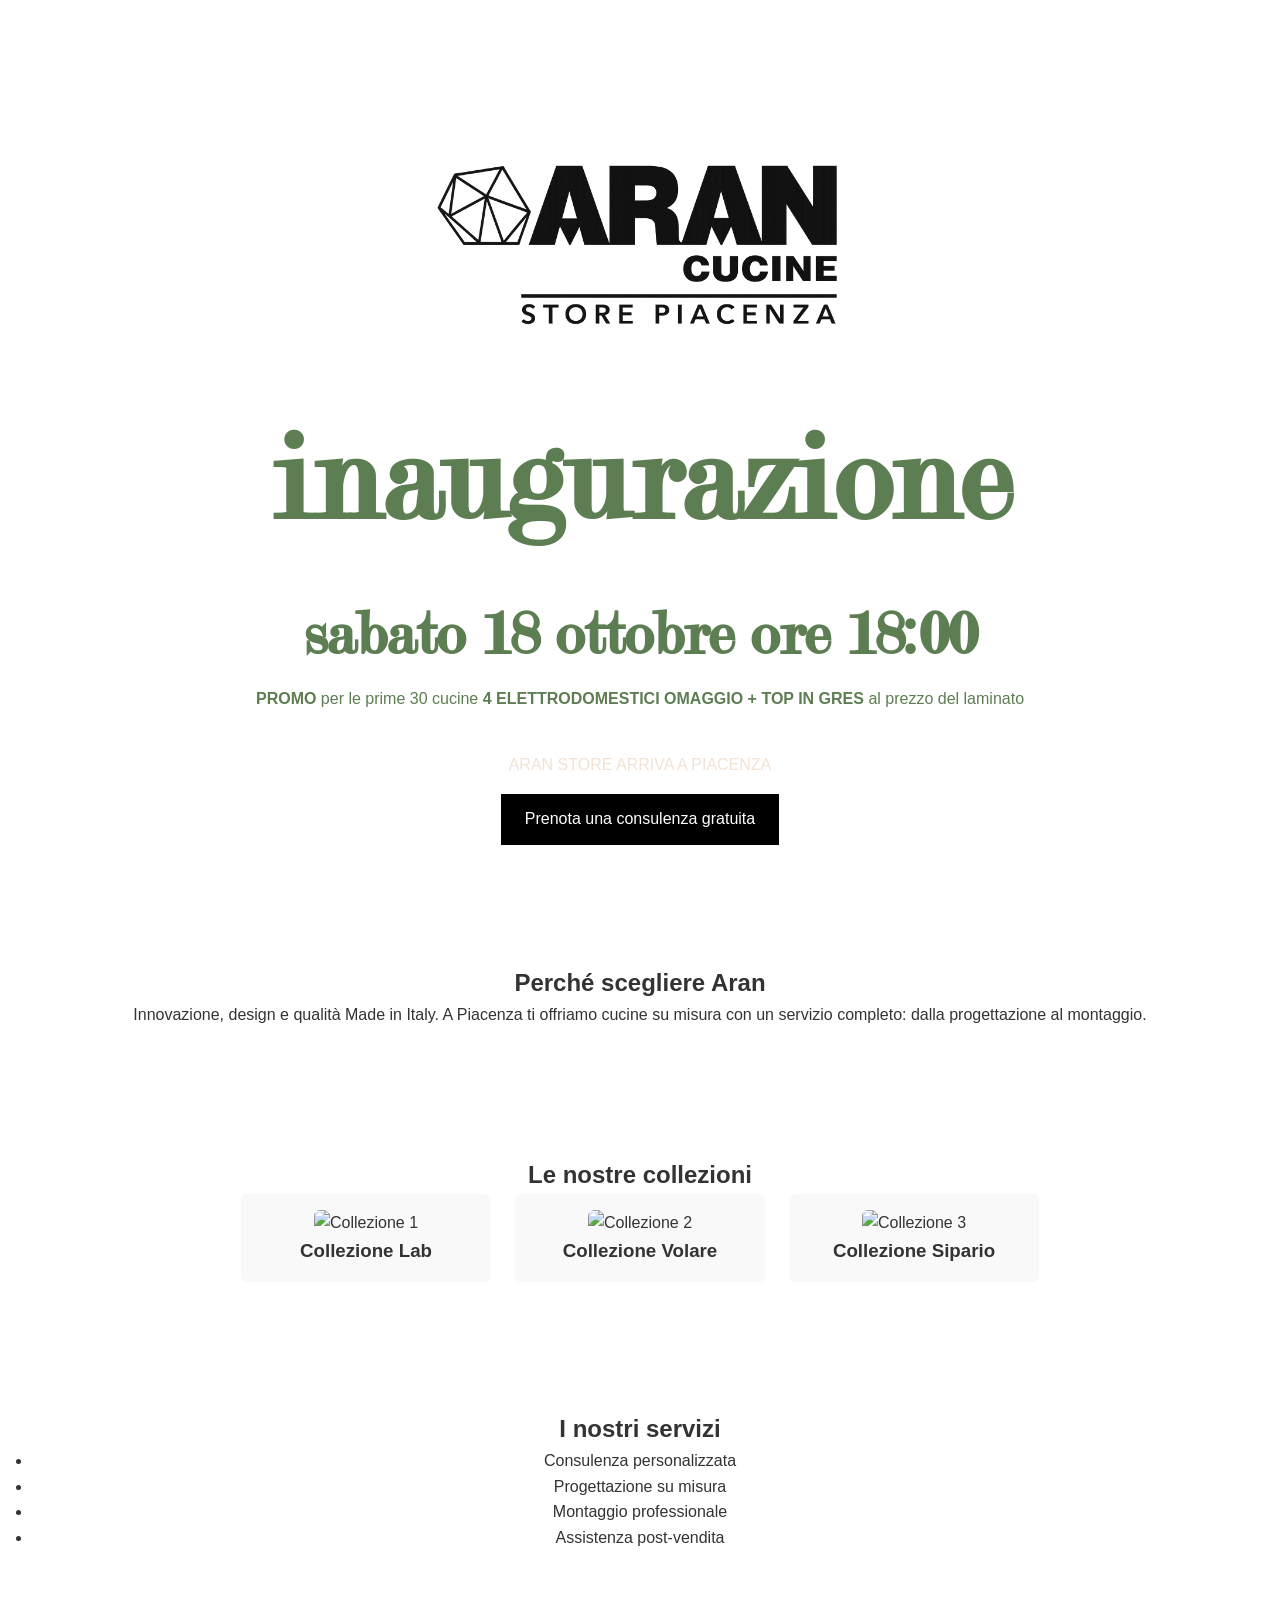
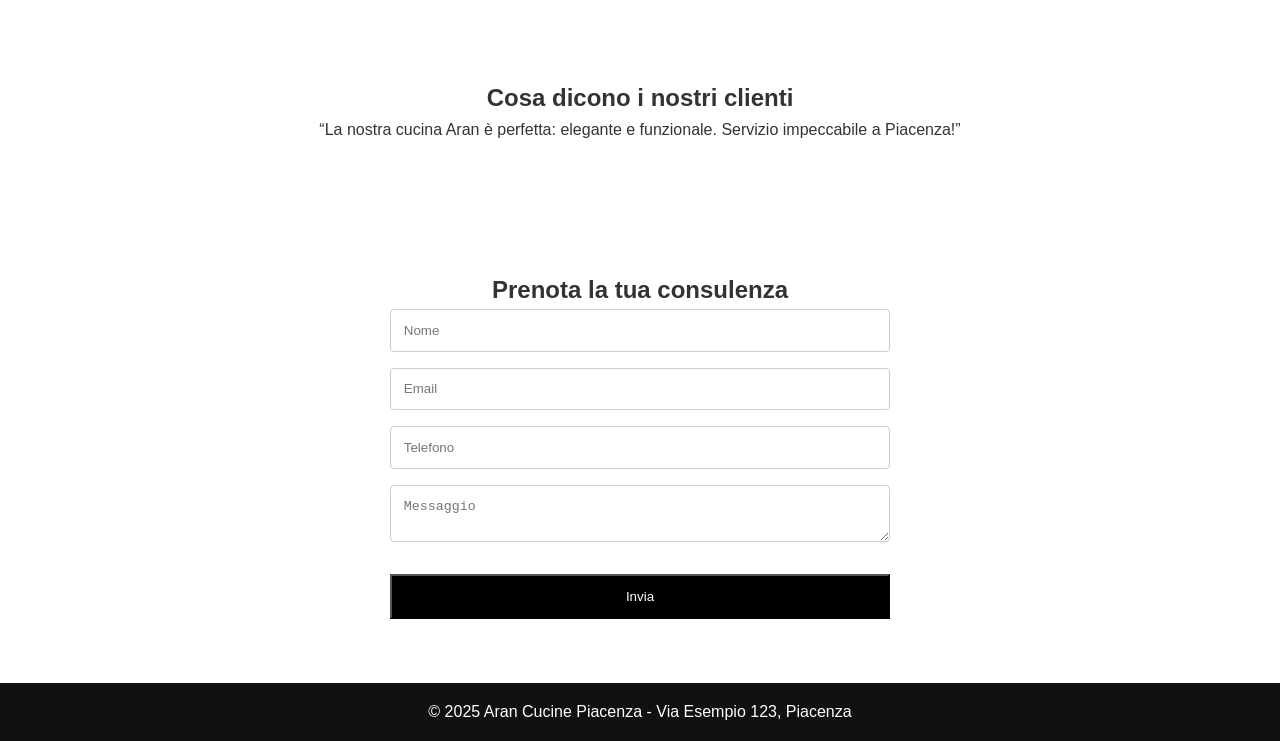
==== frontend/views/index.html @ 76895fcd "inizializzata repository" ====
<!DOCTYPE html>
<html lang="it">
<head>
  <meta charset="UTF-8">
  <meta name="viewport" content="width=device-width, initial-scale=1.0">
  <title>Aran Cucine Piacenza</title>
  <link rel="stylesheet" href="../css/style.css">
</head>
<body>

  <!-- Hero Section -->
  <header class="hero">
    <div class="hero-content">
      <img src="../images/logo_aran.png" class="logo"/>
      <h2 class="inaugurazione">inaugurazione</h2>
      <h3 class="inaugurazione_2">sabato 18 ottobre ore 18:00</h3>
      <p class="promo"><b>PROMO</b> per le prime 30 cucine
        <b>4 ELETTRODOMESTICI OMAGGIO + TOP IN GRES</b> al prezzo del laminato

      </p>

      <p class="coming_soon">ARAN STORE ARRIVA A PIACENZA</p>
      <a href="#contatti" class="btn">Prenota una consulenza gratuita</a>
    </div>
  </header>

  <!-- Chi siamo -->
  <section class="about">
    <h2>Perché scegliere Aran</h2>
    <p>Innovazione, design e qualità Made in Italy. A Piacenza ti offriamo cucine su misura con un servizio completo: dalla progettazione al montaggio.</p>
  </section>

  <!-- Collezioni -->
  <section class="collections">
    <h2>Le nostre collezioni</h2>
    <div class="grid">
      <div class="card">
        <img src="img/cucina1.jpg" alt="Collezione 1">
        <h3>Collezione Lab</h3>
      </div>
      <div class="card">
        <img src="img/cucina2.jpg" alt="Collezione 2">
        <h3>Collezione Volare</h3>
      </div>
      <div class="card">
        <img src="img/cucina3.jpg" alt="Collezione 3">
        <h3>Collezione Sipario</h3>
      </div>
    </div>
  </section>

  <!-- Servizi -->
  <section class="services">
    <h2>I nostri servizi</h2>
    <ul>
      <li>Consulenza personalizzata</li>
      <li>Progettazione su misura</li>
      <li>Montaggio professionale</li>
      <li>Assistenza post-vendita</li>
    </ul>
  </section>

  <!-- Testimonianze -->
  <section class="testimonials">
    <h2>Cosa dicono i nostri clienti</h2>
    <blockquote>
      “La nostra cucina Aran è perfetta: elegante e funzionale. Servizio impeccabile a Piacenza!”
    </blockquote>
  </section>

  <!-- Contatti -->
  <section id="contatti" class="contact">
    <h2>Prenota la tua consulenza</h2>
    <form id="contactForm">
      <input type="text" placeholder="Nome" required>
      <input type="email" placeholder="Email" required>
      <input type="tel" placeholder="Telefono">
      <textarea placeholder="Messaggio"></textarea>
      <button type="submit" class="btn">Invia</button>
    </form>
  </section>

  <!-- Footer -->
  <footer>
    <p>© 2025 Aran Cucine Piacenza - Via Esempio 123, Piacenza</p>
  </footer>

  <script src="../js/script.js"></script>
</body>
</html>
---- frontend/css/style.css ----
/* Reset */
* {
  margin: 0;
  padding: 0;
  box-sizing: border-box;
}

body {
  font-family: "Helvetica Neue", Arial, sans-serif;
  line-height: 1.6;
  color: #333;
}

/* Hero */
.hero {
  background: url('img/hero.jpg') center/cover no-repeat;
  height: 100vh;
  display: flex;
  align-items: center;
  justify-content: center;
  text-align: center;
  color: #F2E2D3;
}

.hero-content h1 {
  font-size: 3rem;
  margin-bottom: 1rem;
}

.btn {
  display: inline-block;
  padding: 0.8rem 1.5rem;
  background: #000;
  color: #fff;
  text-decoration: none;
  margin-top: 1rem;
  transition: background 0.3s;
}

.btn:hover {
  background: #444;
}

/* Sections */
section {
  padding: 4rem 2rem;
  text-align: center;
}

.collections .grid {
  display: flex;
  gap: 1.5rem;
  justify-content: center;
  flex-wrap: wrap;
}

.card {
  background: #f9f9f9;
  padding: 1rem;
  border-radius: 6px;
  width: 250px;
}

.card img {
  width: 100%;
  border-radius: 6px;
}

/* Contact */
form {
  max-width: 500px;
  margin: auto;
  display: flex;
  flex-direction: column;
  gap: 1rem;
}

input, textarea {
  padding: 0.8rem;
  border: 1px solid #ccc;
  border-radius: 4px;
}

footer {
  background: #111;
  color: #fff;
  text-align: center;
  padding: 1rem;
}

@font-face {
  font-family: 'MOD20';
  src: url('../../MOD20.TTF') format('truetype');
}

.inaugurazione {
  font-family: 'MOD20', sans-serif;
  color: #5D7D52;
  font-size: 8rem;
  text-align: center;
  position: relative;
  top: -40px;               /* spostato più in alto */
  animation: fadeInUp 2s ease;
}

.inaugurazione_2{
  font-family: 'MOD20', sans-serif;
  color: #5D7D52;
  font-size: 4rem;
  text-align: center;
  position: relative;
  top: -40px;               /* spostato più in alto */
  animation: fadeInUp 2s ease;
}

.promo{
    font-family: Arial, Helvetica, sans-serif;
    color: #5D7D52;
    font-size: 2 rem;
    text-align: center;
    position: relative;
    top: -40px;               /* spostato più in alto */
    animation: fadeInUp 2s ease;
}

.logo {
  display: block;
  max-width: 450px;              /* un po' più grande */
  margin: 2rem auto;
  opacity: 0;                    /* parte invisibile */
  animation: fadeInUp 1.8s ease forwards;
}

/* Animazione: dal basso verso l’alto */
@keyframes fadeInUp {
  0% {
    opacity: 0;
    transform: translateY(80px); /* parte più in basso */
  }
  100% {
    opacity: 1;
    transform: translateY(0);    /* posizione finale */
  }
}





/* Animazione: parte dal basso e sfuma in entrata */
@keyframes fadeInUp {
  0% {
    opacity: 0;
    transform: translateY(50px);
  }
  100% {
    opacity: 1;
    transform: translateY(0);
  }
}
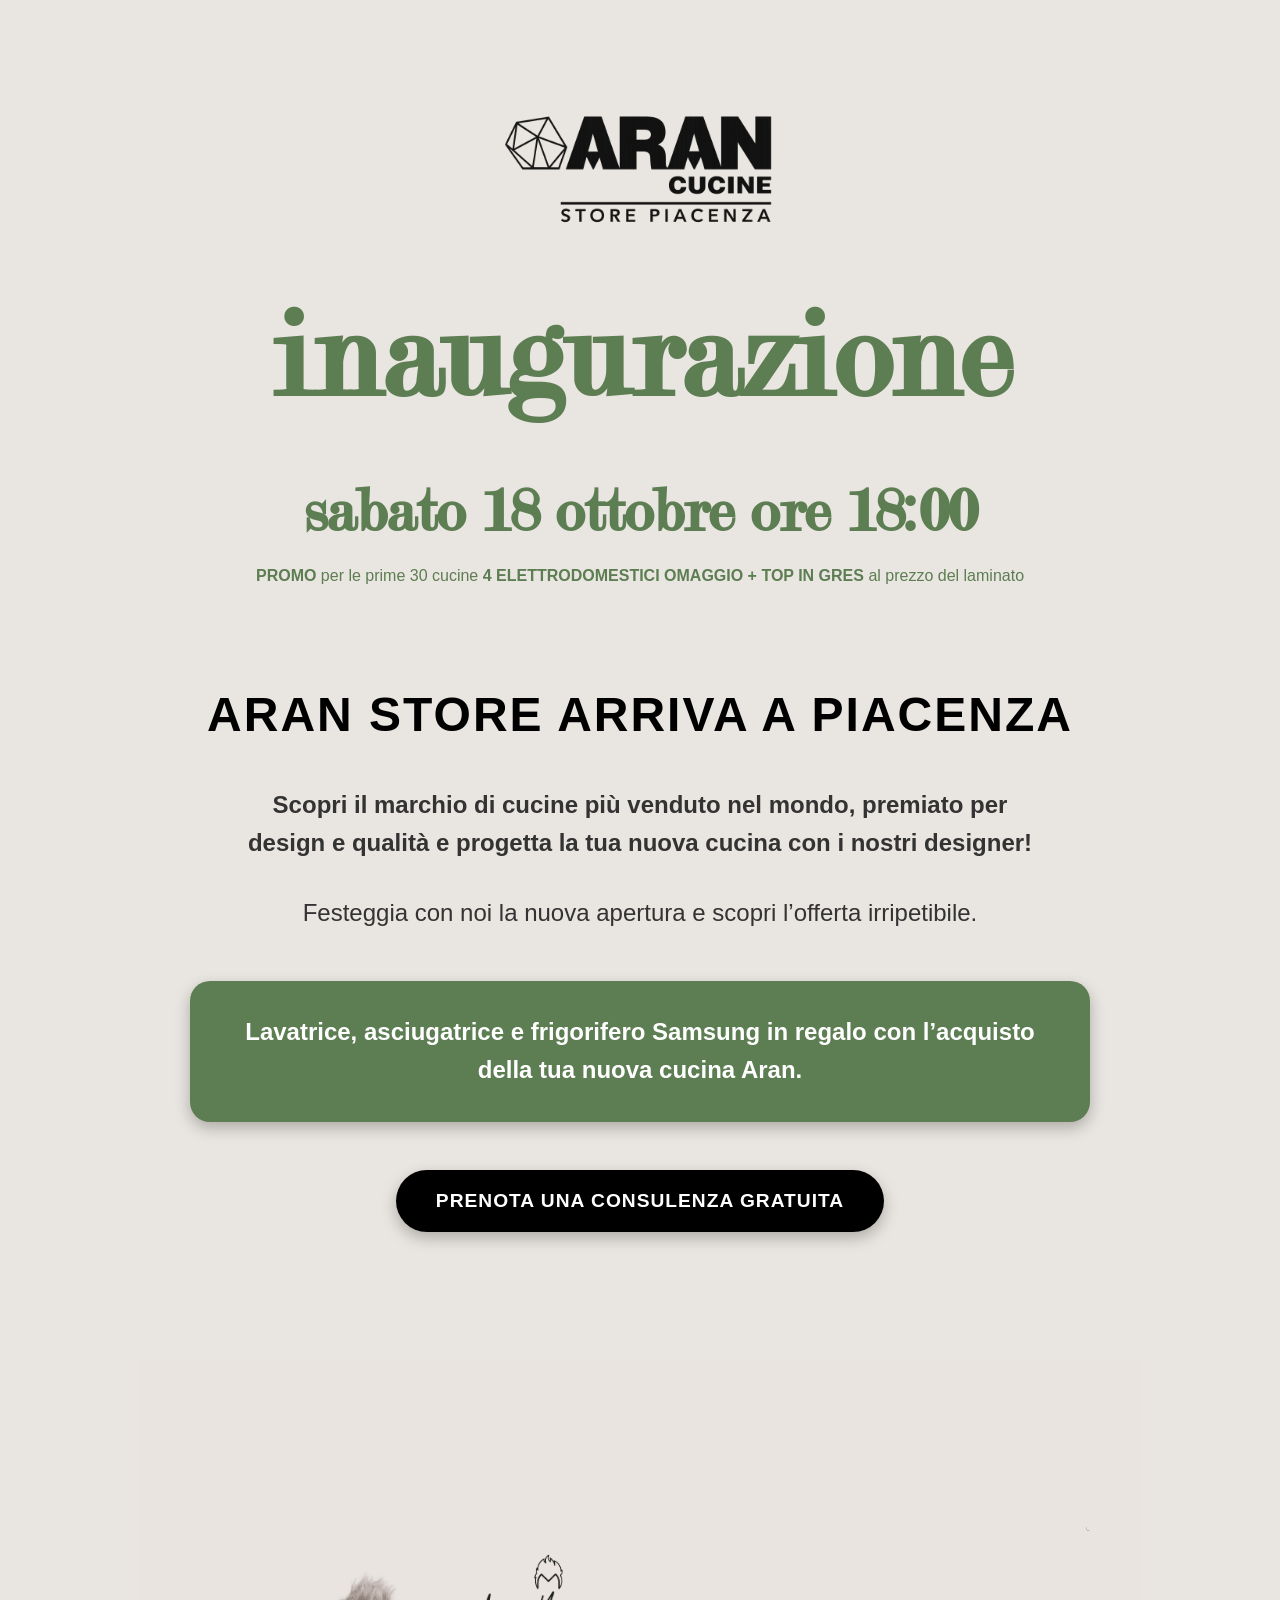
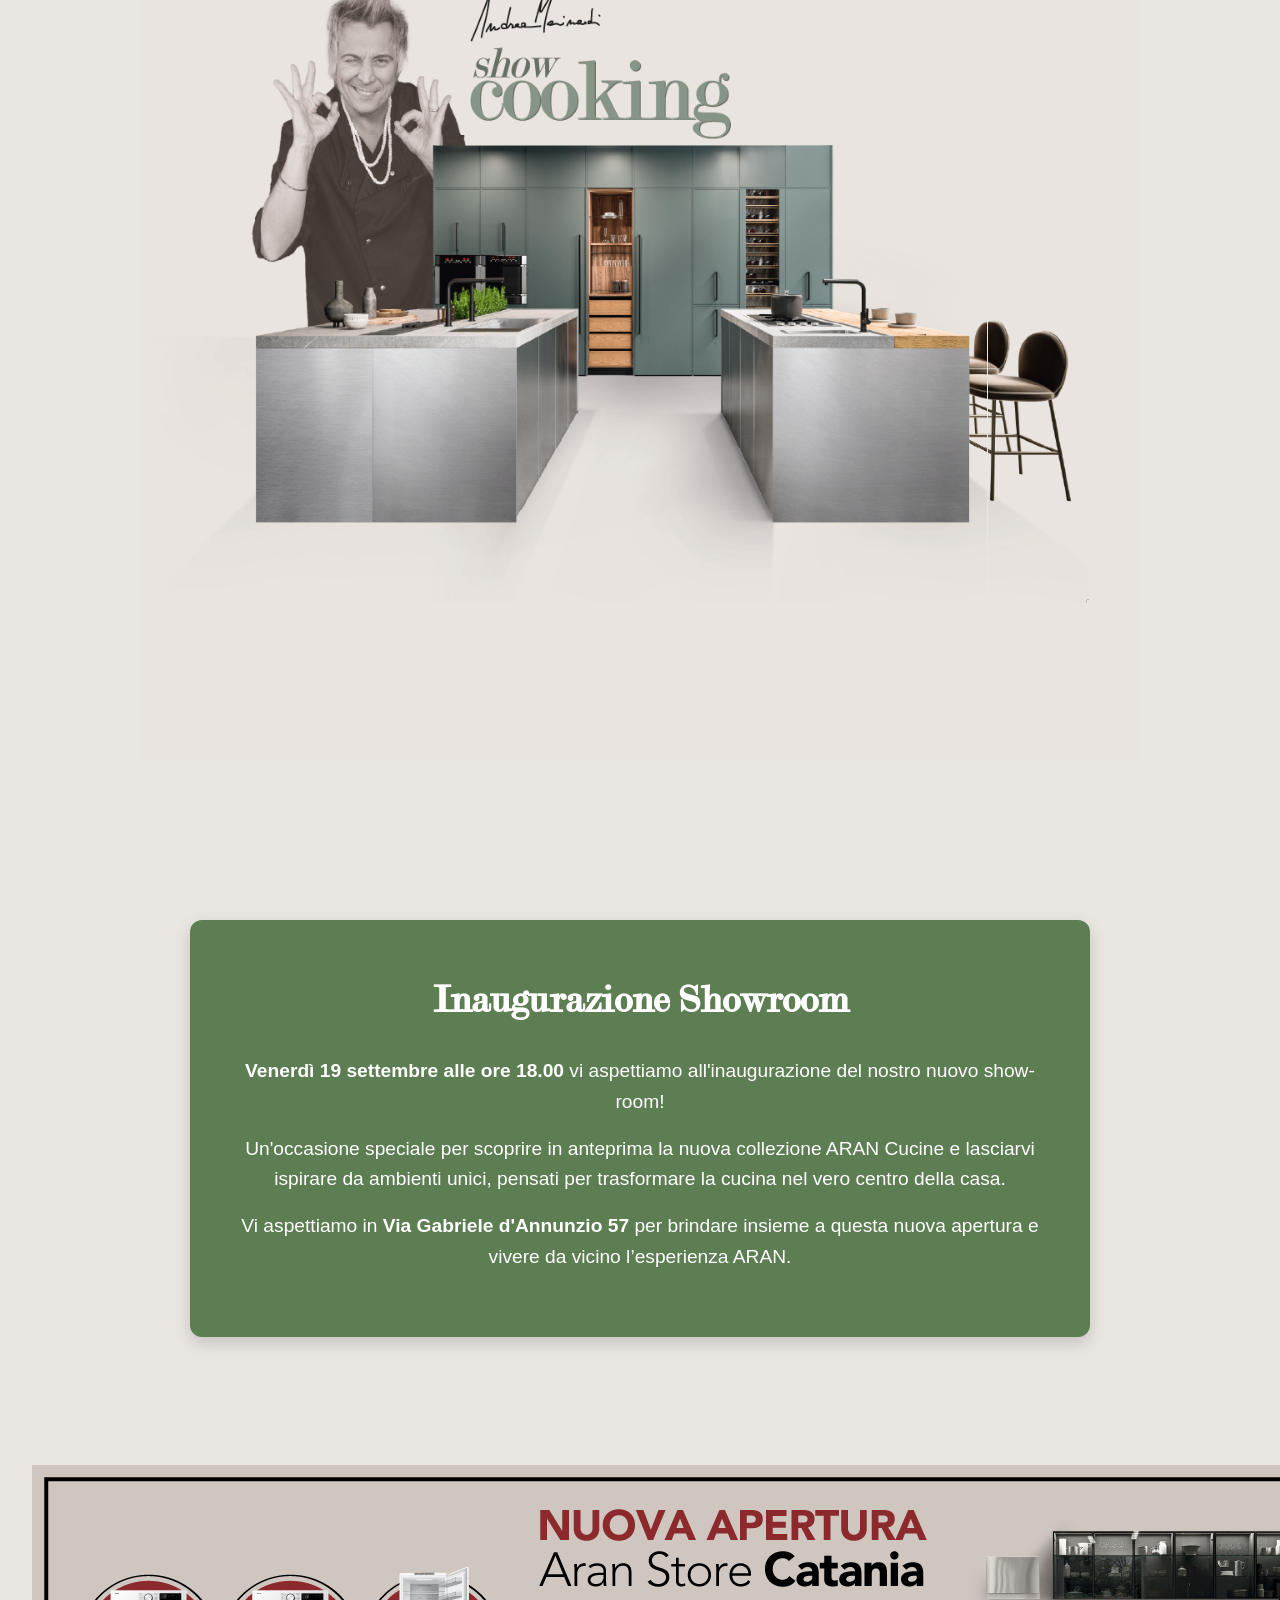
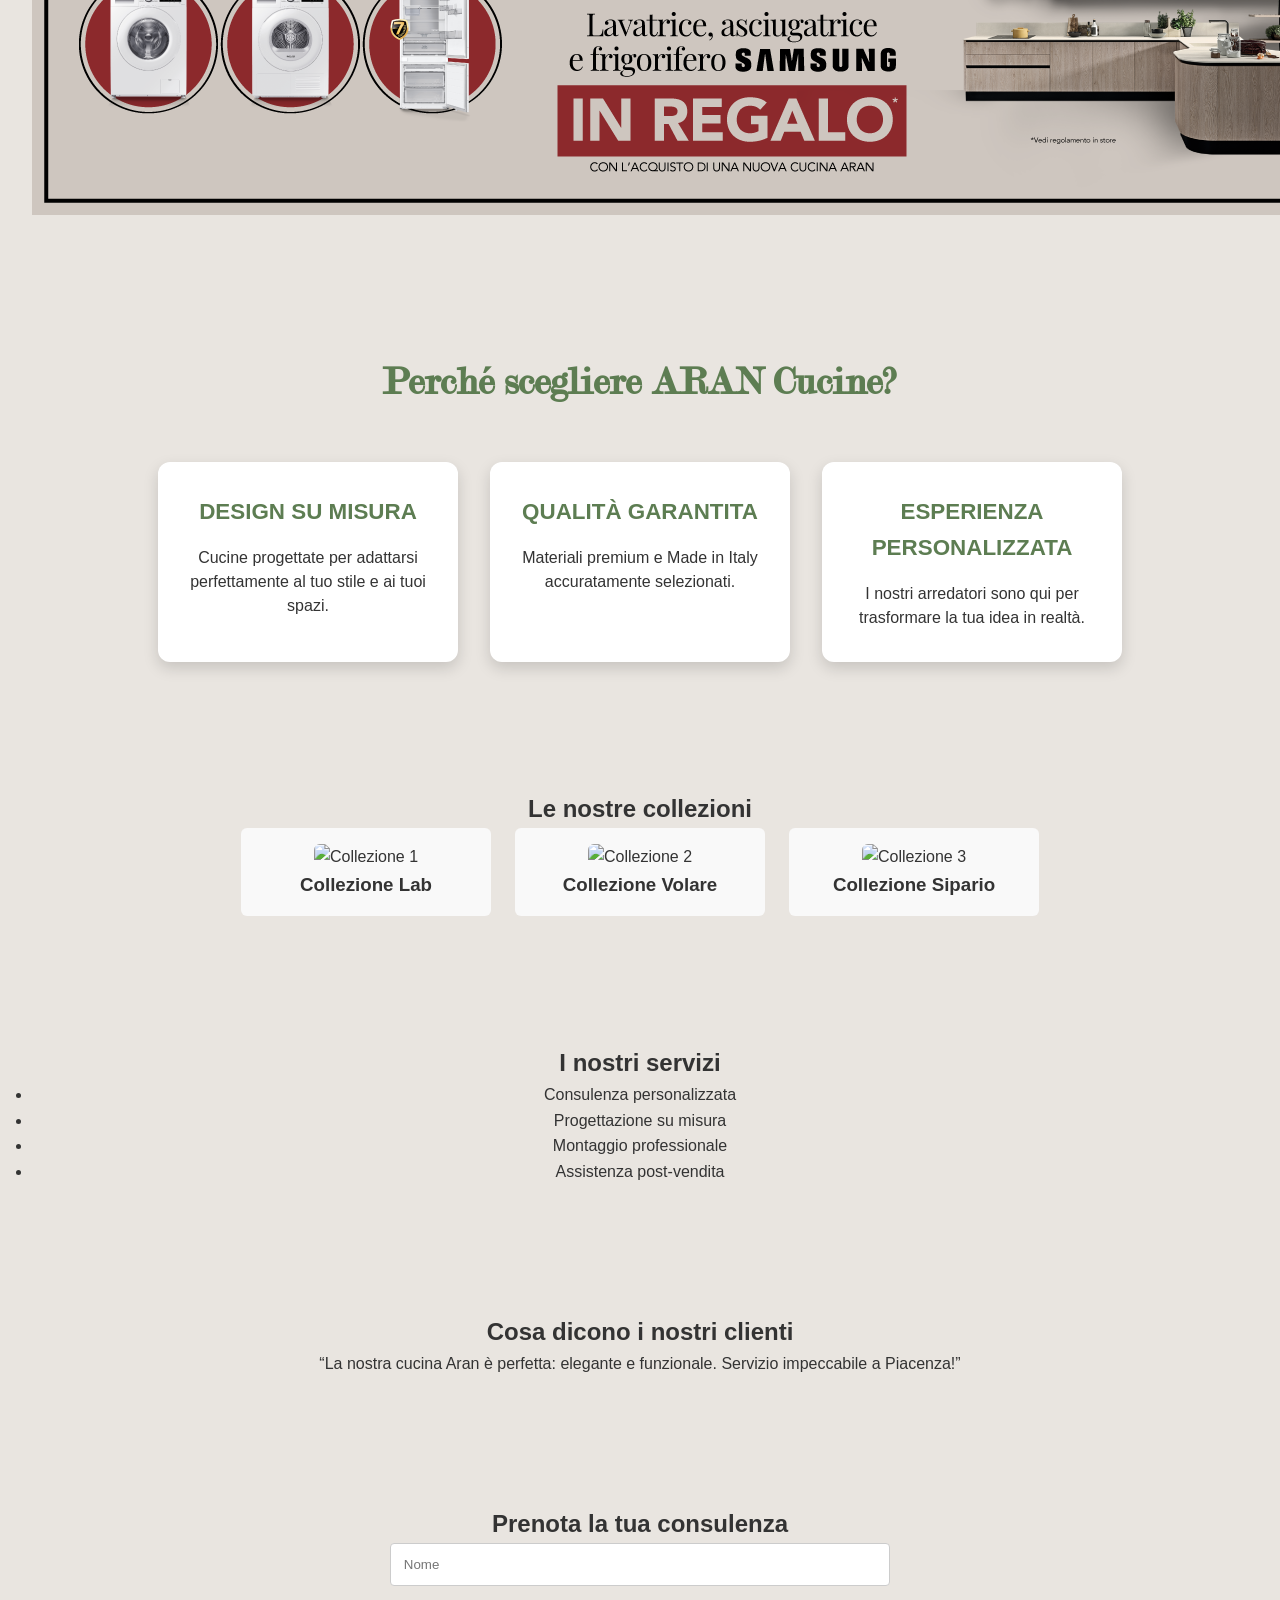
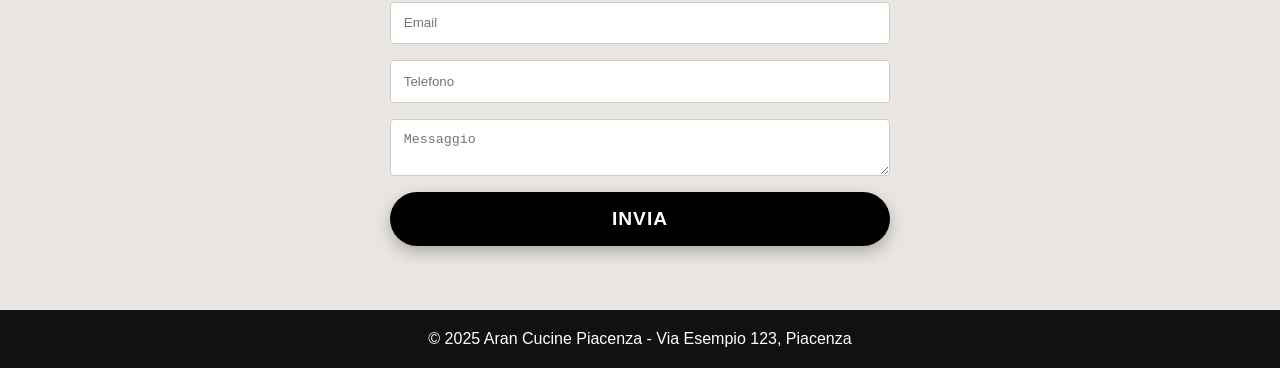
==== commit 68aa98cd: "corretto frontend" ====
--- a/frontend/views/index.html
+++ b/frontend/views/index.html
@@ -10,6 +10,7 @@
 
   <!-- Hero Section -->
   <header class="hero">
+  
     <div class="hero-content">
       <img src="../images/logo_aran.png" class="logo"/>
       <h2 class="inaugurazione">inaugurazione</h2>
@@ -18,32 +19,76 @@
         <b>4 ELETTRODOMESTICI OMAGGIO + TOP IN GRES</b> al prezzo del laminato
 
       </p>
+     
 
-      <p class="coming_soon">ARAN STORE ARRIVA A PIACENZA</p>
+
+      <p class="coming_soon"><b>ARAN STORE ARRIVA A PIACENZA</b></p>
+      <p class="coming_soon_text"><b>Scopri il marchio di cucine più venduto nel mondo, premiato per design e qualità e progetta la tua nuova cucina con i nostri designer!</b></p>
+      <p class="coming_soon_text">Festeggia con noi la nuova apertura e scopri l’offerta irripetibile.</p>
+      <p class="promo_box">Lavatrice, asciugatrice e frigorifero Samsung in regalo con l’acquisto della tua nuova cucina Aran.</p>
       <a href="#contatti" class="btn">Prenota una consulenza gratuita</a>
     </div>
   </header>
+  <section class="cooking_show_section">
+    <img src="../images/inaugurazione-landing-img-show-cooking.webp" class="cooking_show"/> 
 
-  <!-- Chi siamo -->
-  <section class="about">
-    <h2>Perché scegliere Aran</h2>
-    <p>Innovazione, design e qualità Made in Italy. A Piacenza ti offriamo cucine su misura con un servizio completo: dalla progettazione al montaggio.</p>
+
   </section>
+    <section class="evento_wrapper">
+    <div class="evento_section">
+        <h2 class="evento_title">Inaugurazione Showroom</h2>
+        <p class="evento_text">
+        <b>Venerdì 19 settembre alle ore 18.00</b> vi aspettiamo all'inaugurazione del nostro nuovo show-room!
+        </p>
+        <p class="evento_text">
+        Un'occasione speciale per scoprire in anteprima la nuova collezione ARAN Cucine e lasciarvi ispirare da ambienti unici, pensati per trasformare la cucina nel vero centro della casa.
+        </p>
+        <p class="evento_text">
+        Vi aspettiamo in <b>Via Gabriele d'Annunzio 57</b> per brindare insieme a questa nuova apertura e vivere da vicino l’esperienza ARAN.
+        </p>
+    </div>
+    </section>
+    <section style="background-color: #e9e5e0;">
+        <img src="../images/promo_desktop_1400x350.png" />
+    </section>
+    <section class="why_aran">
+    <h2>Perché scegliere ARAN Cucine?</h2>
+    <div class="why_grid">
+        <div class="why_card">
+        <h3>DESIGN SU MISURA</h3>
+        <p>Cucine progettate per adattarsi perfettamente al tuo stile e ai tuoi spazi.</p>
+        </div>
+        <div class="why_card">
+        <h3>QUALITÀ GARANTITA</h3>
+        <p>Materiali premium e Made in Italy accuratamente selezionati.</p>
+        </div>
+        <div class="why_card">
+        <h3>ESPERIENZA PERSONALIZZATA</h3>
+        <p>I nostri arredatori sono qui per trasformare la tua idea in realtà.</p>
+        </div>
+    </div>
+    </section>
+
+
+
+  
+
+ 
 
   <!-- Collezioni -->
   <section class="collections">
     <h2>Le nostre collezioni</h2>
     <div class="grid">
       <div class="card">
-        <img src="img/cucina1.jpg" alt="Collezione 1">
+        <img src="" alt="Collezione 1">
         <h3>Collezione Lab</h3>
       </div>
       <div class="card">
-        <img src="img/cucina2.jpg" alt="Collezione 2">
+        <img src="" alt="Collezione 2">
         <h3>Collezione Volare</h3>
       </div>
       <div class="card">
-        <img src="img/cucina3.jpg" alt="Collezione 3">
+        <img src="" alt="Collezione 3">
         <h3>Collezione Sipario</h3>
       </div>
     </div>
--- a/frontend/css/style.css
+++ b/frontend/css/style.css
@@ -14,37 +14,76 @@
 /* Hero */
 .hero {
   background: url('img/hero.jpg') center/cover no-repeat;
-  height: 100vh;
+  min-height: 100vh;
   display: flex;
   align-items: center;
   justify-content: center;
   text-align: center;
   color: #F2E2D3;
+  padding: 2rem 1rem;
+  box-sizing: border-box;
+  background-color: #e9e5e0;
+}
+.about {
+  background-color: #e9e5e0;
 }
 
 .hero-content h1 {
   font-size: 3rem;
   margin-bottom: 1rem;
+  padding-top: 4rem;
 }
 
 .btn {
   display: inline-block;
-  padding: 0.8rem 1.5rem;
-  background: #000;
-  color: #fff;
+  padding: 1rem 2.5rem;               /* più grande e comodo */
+  background: black;                /* verde istituzionale */
+  color: #fff;                        /* testo bianco */
+  font-size: 1.2rem;
+  font-weight: bold;
+  text-transform: uppercase;          /* tutto maiuscolo */
+  letter-spacing: 1px;                /* più elegante */
+  border: none;
+  border-radius: 50px;                /* pill shape */
   text-decoration: none;
-  margin-top: 1rem;
-  transition: background 0.3s;
-}
-
+  cursor: pointer;
+  box-shadow: 0 6px 15px rgba(0,0,0,0.25);
+  transition: all 0.3s ease;
+}
+
+/* Effetto hover */
 .btn:hover {
-  background: #444;
+  background: #47633f;                /* verde più scuro */
+  transform: translateY(-3px);        /* leggero sollevamento */
+  box-shadow: 0 10px 20px rgba(0,0,0,0.3);
+}
+
+/* Effetto click */
+.btn:active {
+  transform: translateY(0);           /* torna giù */
+  box-shadow: 0 4px 10px rgba(0,0,0,0.2);
 }
 
 /* Sections */
 section {
   padding: 4rem 2rem;
   text-align: center;
+}
+
+.collections {
+  background-color: #e9e5e0;
+}
+
+.services {
+  background-color: #e9e5e0;
+}
+
+.testimonials {
+  background-color: #e9e5e0;
+}
+
+.contact {
+  background-color: #e9e5e0;
 }
 
 .collections .grid {
@@ -52,6 +91,7 @@
   gap: 1.5rem;
   justify-content: center;
   flex-wrap: wrap;
+  
 }
 
 .card {
@@ -125,8 +165,8 @@
 
 .logo {
   display: block;
-  max-width: 450px;              /* un po' più grande */
-  margin: 2rem auto;
+  max-width: 300px;              /* un po' più grande */
+  margin: 2rem  auto;
   opacity: 0;                    /* parte invisibile */
   animation: fadeInUp 1.8s ease forwards;
 }
@@ -143,10 +183,6 @@
   }
 }
 
-
-
-
-
 /* Animazione: parte dal basso e sfuma in entrata */
 @keyframes fadeInUp {
   0% {
@@ -158,3 +194,280 @@
     transform: translateY(0);
   }
 }
+
+.cooking_show {
+  display: block;
+  max-width: 800px;          /* dimensione ampia ma responsive */
+  width: 90%;                /* si adatta su mobile */
+  margin: 2rem auto;         /* centrata */
+  opacity: 0;                /* parte invisibile */
+  animation: fadeInUp 2s ease forwards; /* animazione ingresso */
+}
+
+/* Variante responsive per schermi piccoli */
+@media (max-width: 768px) {
+  .cooking_show {
+    max-width: 95%;
+  }
+}
+
+.cooking_show_section {
+  display: flex;
+  /*margin-top: 4rem;*/            /* spazio sopra */
+  justify-content: center;     /* centra l’immagine orizzontalmente */
+  align-items: center;         /* centra verticalmente se serve */
+  padding: 4rem 2rem;          /* spazio intorno */    
+  text-align: center;
+  background-color: #e9e5e0;
+}
+
+.cooking_show_section .cooking_show {
+  max-width: 1000px;           /* grande su desktop */
+  width: 90%;                  /* si adatta su mobile */
+  opacity: 0;                  /* parte invisibile */
+  animation: fadeInUp 2s ease forwards;
+}
+
+/* Responsive */
+@media (max-width: 768px) {
+  .cooking_show_section {
+    padding: 2rem 1rem;
+  }
+  .cooking_show_section .cooking_show {
+    max-width: 95%;
+  }
+}
+
+.coming_soon {
+  font-family: Arial, Helvetica, sans-serif;   /* stesso font elegante */
+  font-size: 3rem;                    /* grande e leggibile */
+  text-align: center;                 /* centrato */
+  color: #000;                        /* nero elegante (puoi cambiare) */
+  margin: 3rem 0 2rem 0;              /* spazio sopra e sotto */
+  letter-spacing: 2px;                /* spaziatura tra lettere */
+  text-transform: uppercase;          /* tutto maiuscolo */
+  opacity: 0;                         /* parte invisibile */
+  animation: fadeInScale 2s ease forwards;
+}
+
+.coming_soon_text {
+  font-family: Arial, Helvetica, sans-serif; /* font più leggibile per il corpo */
+  font-size: 1.5rem;                         /* dimensione media */
+  color: #333;                               /* colore neutro scuro */
+  text-align: center;                        /* centrato */
+  max-width: 800px;                          /* larghezza massima */
+  margin: 1rem auto 2rem auto;               /* spazio sopra e sotto */
+  line-height: 1.6;                          /* leggibilità */
+  opacity: 0;                                /* parte invisibile */
+  animation: fadeInUp 2s ease forwards;      /* stessa animazione elegante */
+}
+
+/* Responsive */
+@media (max-width: 768px) {
+  .coming_soon_text {
+    font-size: 1.2rem;
+    padding: 0 1rem;
+  }
+}
+
+
+/* Animazione: fade-in + leggero zoom */
+@keyframes fadeInScale {
+  0% {
+    opacity: 0;
+    transform: scale(0.8) translateY(40px);
+  }
+  100% {
+    opacity: 1;
+    transform: scale(1) translateY(0);
+  }
+}
+
+/* Responsive */
+@media (max-width: 768px) {
+  .coming_soon {
+    font-size: 2rem;
+    margin: 2rem 0 1.5rem 0;
+  }
+}
+
+
+.promo_box {
+  background-color: #5D7D52;   /* verde Aran */
+  color: #fff;                 /* testo bianco */
+  font-size: 1.5rem;
+  font-weight: bold;
+  text-align: center;
+  padding: 2rem;
+  margin: 3rem auto;
+  max-width: 900px;            /* larghezza massima */
+  border-radius: 20px;         /* angoli arrotondati */
+  line-height: 1.6;
+  box-shadow: 0 6px 15px rgba(0,0,0,0.25); /* ombra elegante */
+  opacity: 0;                  /* parte invisibile */
+  animation: fadeInUp 2s ease forwards;
+}
+
+/* Responsive */
+@media (max-width: 768px) {
+  .promo_box {
+    font-size: 1.2rem;
+    padding: 1.5rem;
+    margin: 2rem 1rem;
+  }
+}
+
+
+/* Contenitore esterno con sfondo beige */
+.evento_wrapper {
+  background-color: #e9e5e0;   /* beige elegante */
+  padding: 4rem 2rem;
+}
+
+/* Box interno verde */
+.evento_section {
+  background-color: #5D7D52;   /* verde Aran */
+  color: #fff;
+  padding: 3rem 2rem;
+  margin: 0 auto;
+  max-width: 900px;
+  border-radius: 12px;
+  text-align: center;
+  box-shadow: 0 6px 15px rgba(0,0,0,0.15);
+  animation: fadeInUp 2s ease forwards;
+}
+
+.evento_title {
+  font-family: 'MOD20', sans-serif;
+  font-size: 2.5rem;
+  color: #fff;                 /* testo bianco sul verde */
+  margin-bottom: 1.5rem;
+}
+
+.evento_text {
+  font-family: Arial, Helvetica, sans-serif;
+  font-size: 1.2rem;
+  color: #fff;                 /* testo bianco */
+  line-height: 1.6;
+  margin-bottom: 1rem;
+}
+
+/* Responsive */
+@media (max-width: 768px) {
+  .evento_section {
+    padding: 2rem 1rem;
+  }
+  .evento_title {
+    font-size: 2rem;
+  }
+  .evento_text {
+    font-size: 1rem;
+  }
+}
+
+/* Responsive */
+@media (max-width: 768px) {
+  .evento_section {
+    padding: 2rem 1rem;
+    margin: 2rem 1rem;
+  }
+  .evento_title {
+    font-size: 2rem;
+  }
+  .evento_text {
+    font-size: 1rem;
+  }
+}
+
+.why_aran {
+  background-color: #e9e5e0;   /* beige elegante */
+  padding: 4rem 2rem;
+  text-align: center;
+}
+
+.why_aran h2 {
+  font-family: 'MOD20', sans-serif;
+  font-size: 2.5rem;
+  color: #5D7D52;
+  margin-bottom: 3rem;
+}
+
+.why_grid {
+  display: flex;
+  justify-content: center;
+  gap: 2rem;
+  flex-wrap: wrap; /* per mobile */
+}
+
+.why_card {
+  background: #fff;
+  padding: 2rem;
+  border-radius: 12px;
+  box-shadow: 0 6px 15px rgba(0,0,0,0.15);
+  flex: 1 1 250px;   /* minimo 250px, poi si adatta */
+  max-width: 300px;
+
+  /* Animazione di entrata */
+  opacity: 0;
+  transform: translateY(40px);
+  animation: fadeInUp 1s ease forwards;
+  transition: transform 0.3s ease, box-shadow 0.3s ease;
+}
+
+/* Effetto hover */
+.why_card:hover {
+  transform: translateY(-10px) scale(1.03);
+  box-shadow: 0 12px 25px rgba(0,0,0,0.25);
+}
+
+/* Ritardo per effetto "staggered" */
+.why_card:nth-child(1) {
+  animation-delay: 0.3s;
+}
+.why_card:nth-child(2) {
+  animation-delay: 0.6s;
+}
+.why_card:nth-child(3) {
+  animation-delay: 0.9s;
+}
+
+.why_card h3 {
+  font-size: 1.4rem;
+  color: #5D7D52;
+  margin-bottom: 1rem;
+}
+
+.why_card p {
+  font-size: 1rem;
+  color: #333;
+  line-height: 1.5;
+}
+
+/* Animazione keyframes */
+@keyframes fadeInUp {
+  0% {
+    opacity: 0;
+    transform: translateY(40px);
+  }
+  100% {
+    opacity: 1;
+    transform: translateY(0);
+  }
+}
+
+/* Responsive */
+@media (max-width: 768px) {
+  .why_aran h2 {
+    font-size: 2rem;
+  }
+  .why_card {
+    max-width: 100%;
+  }
+}
+
+
+
+
+
+
+
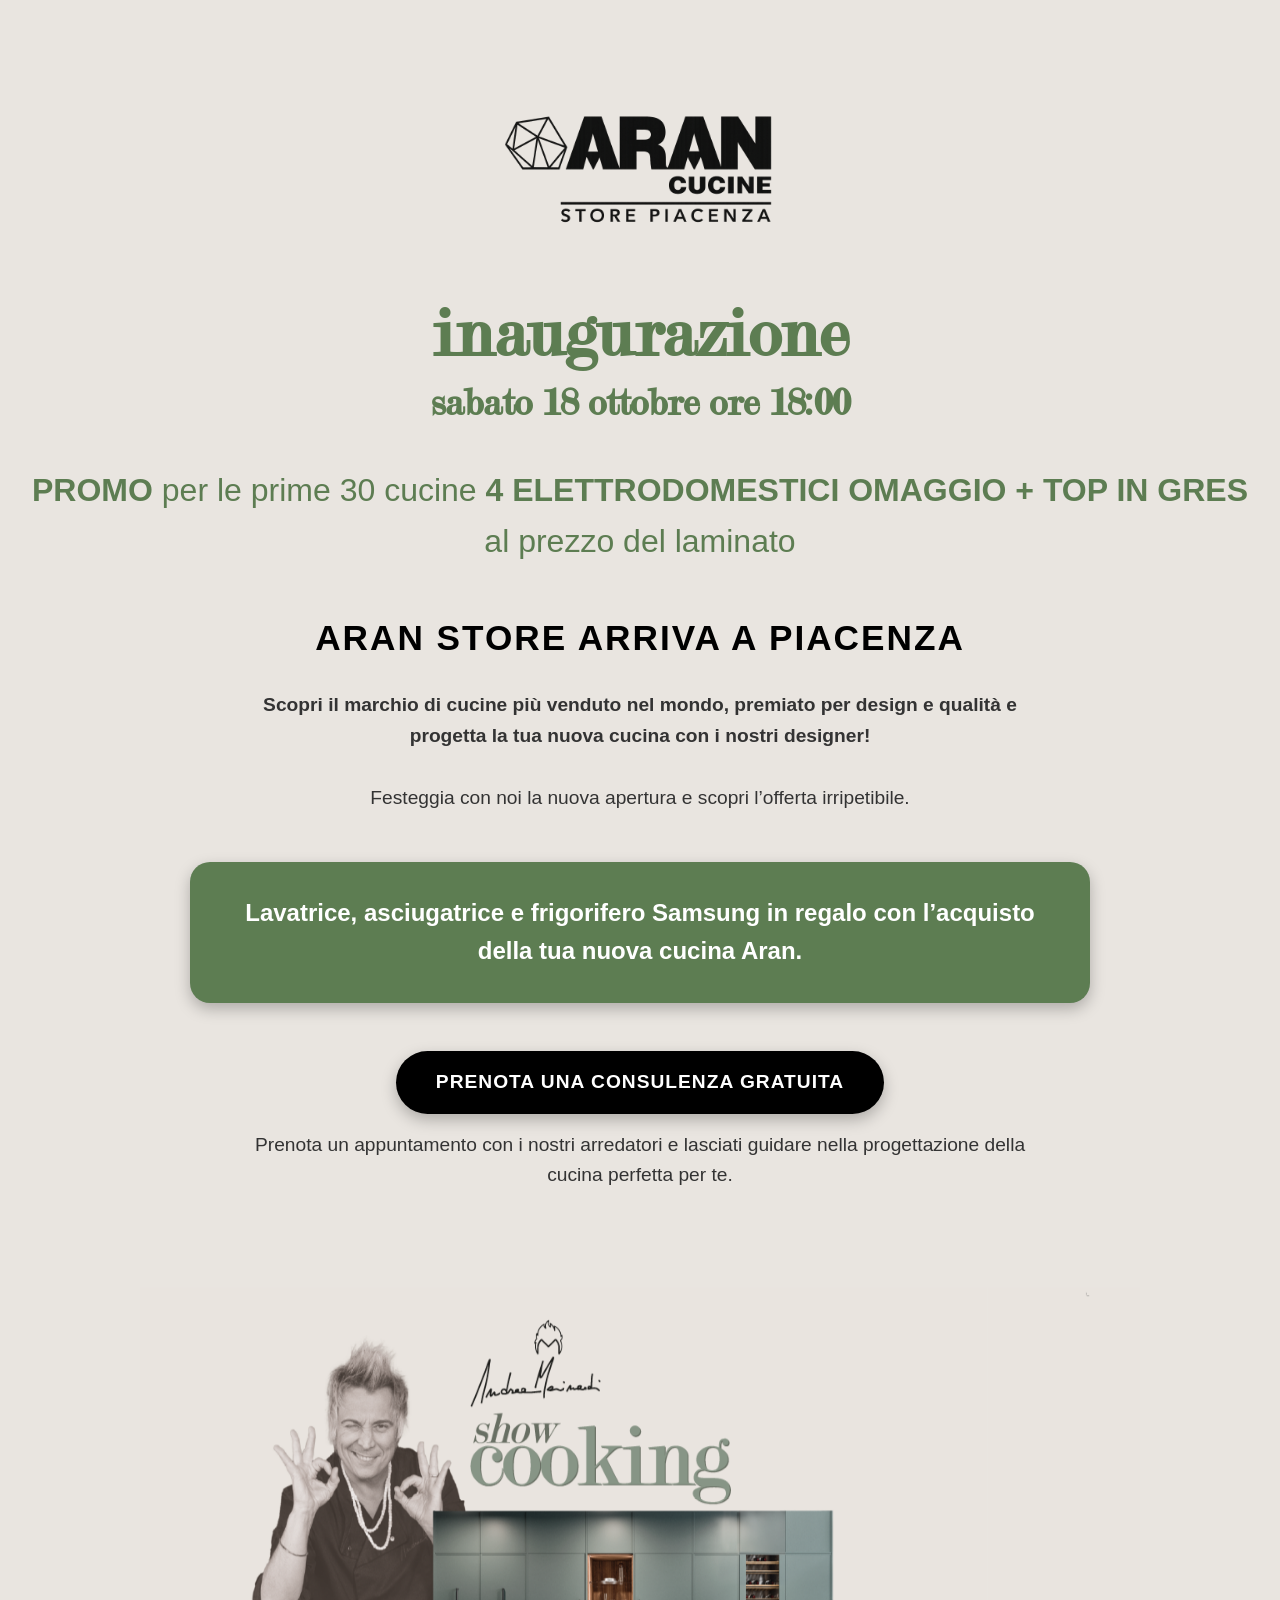
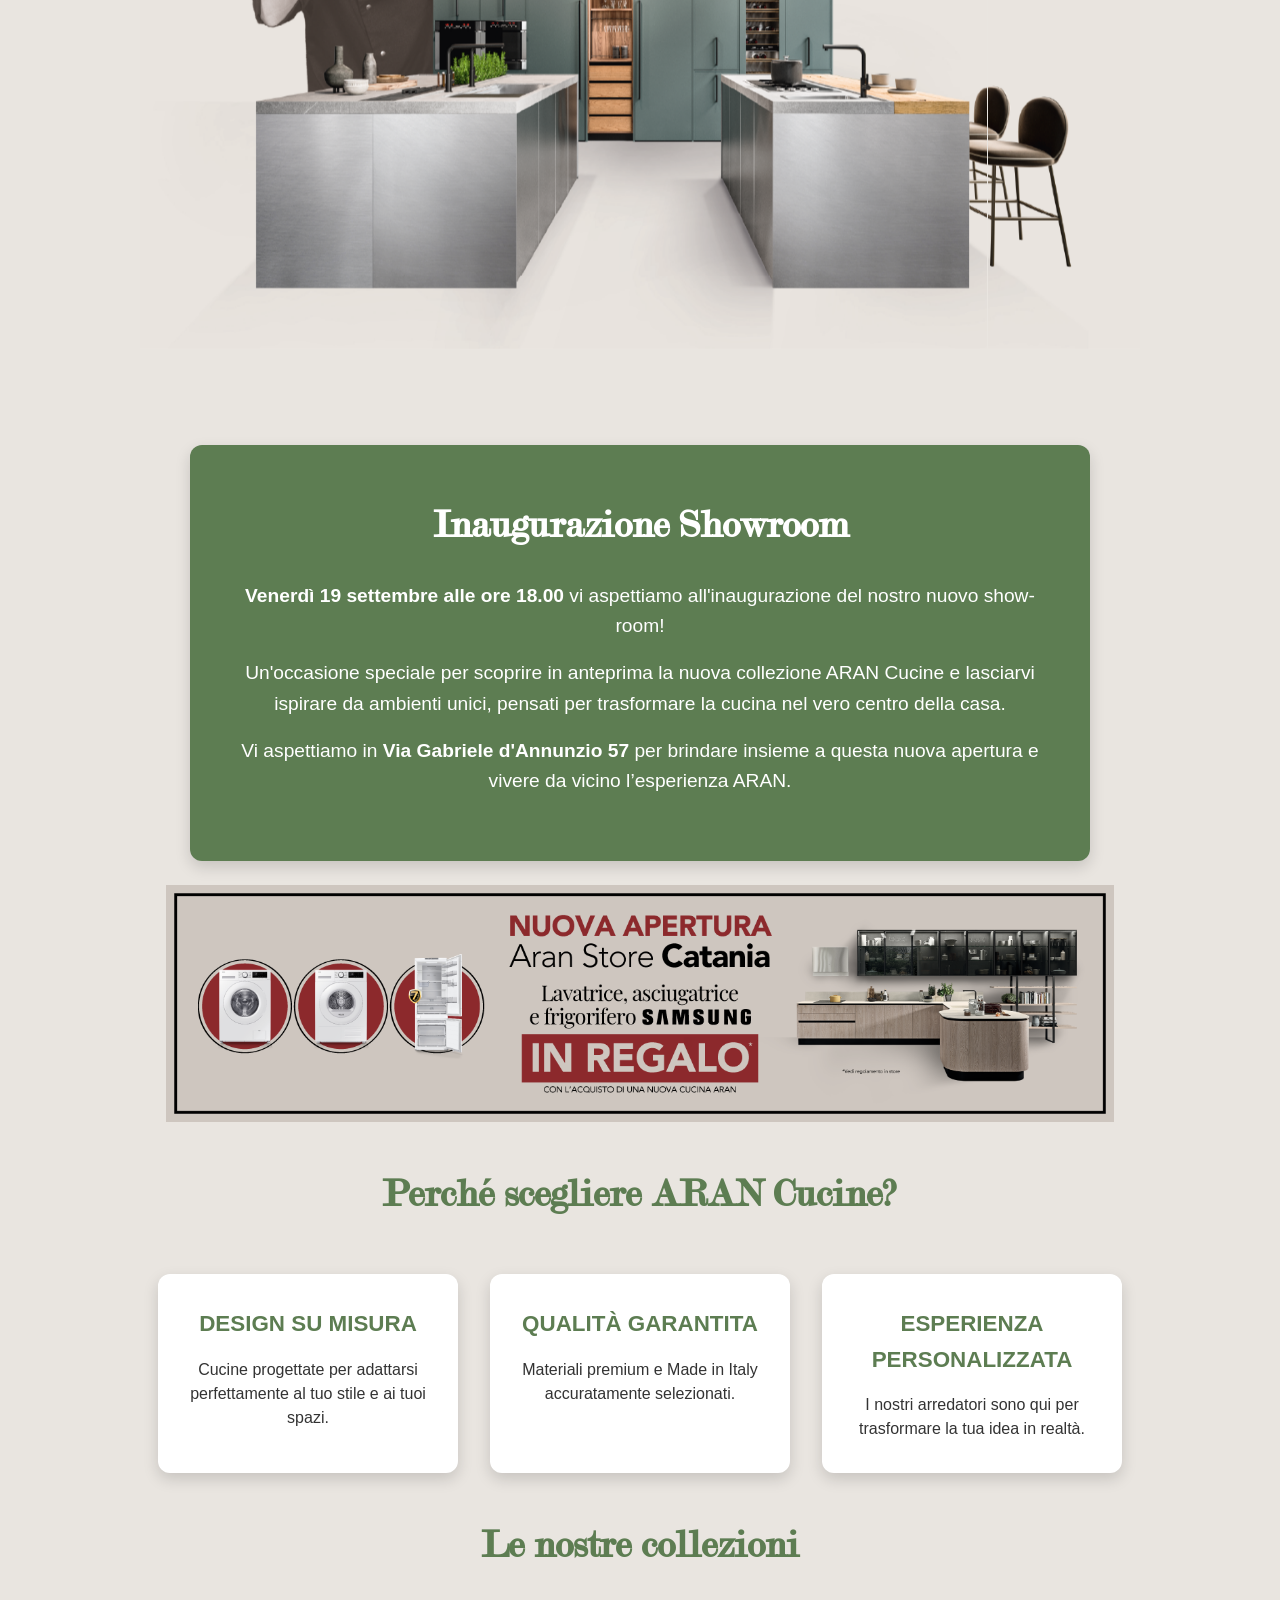
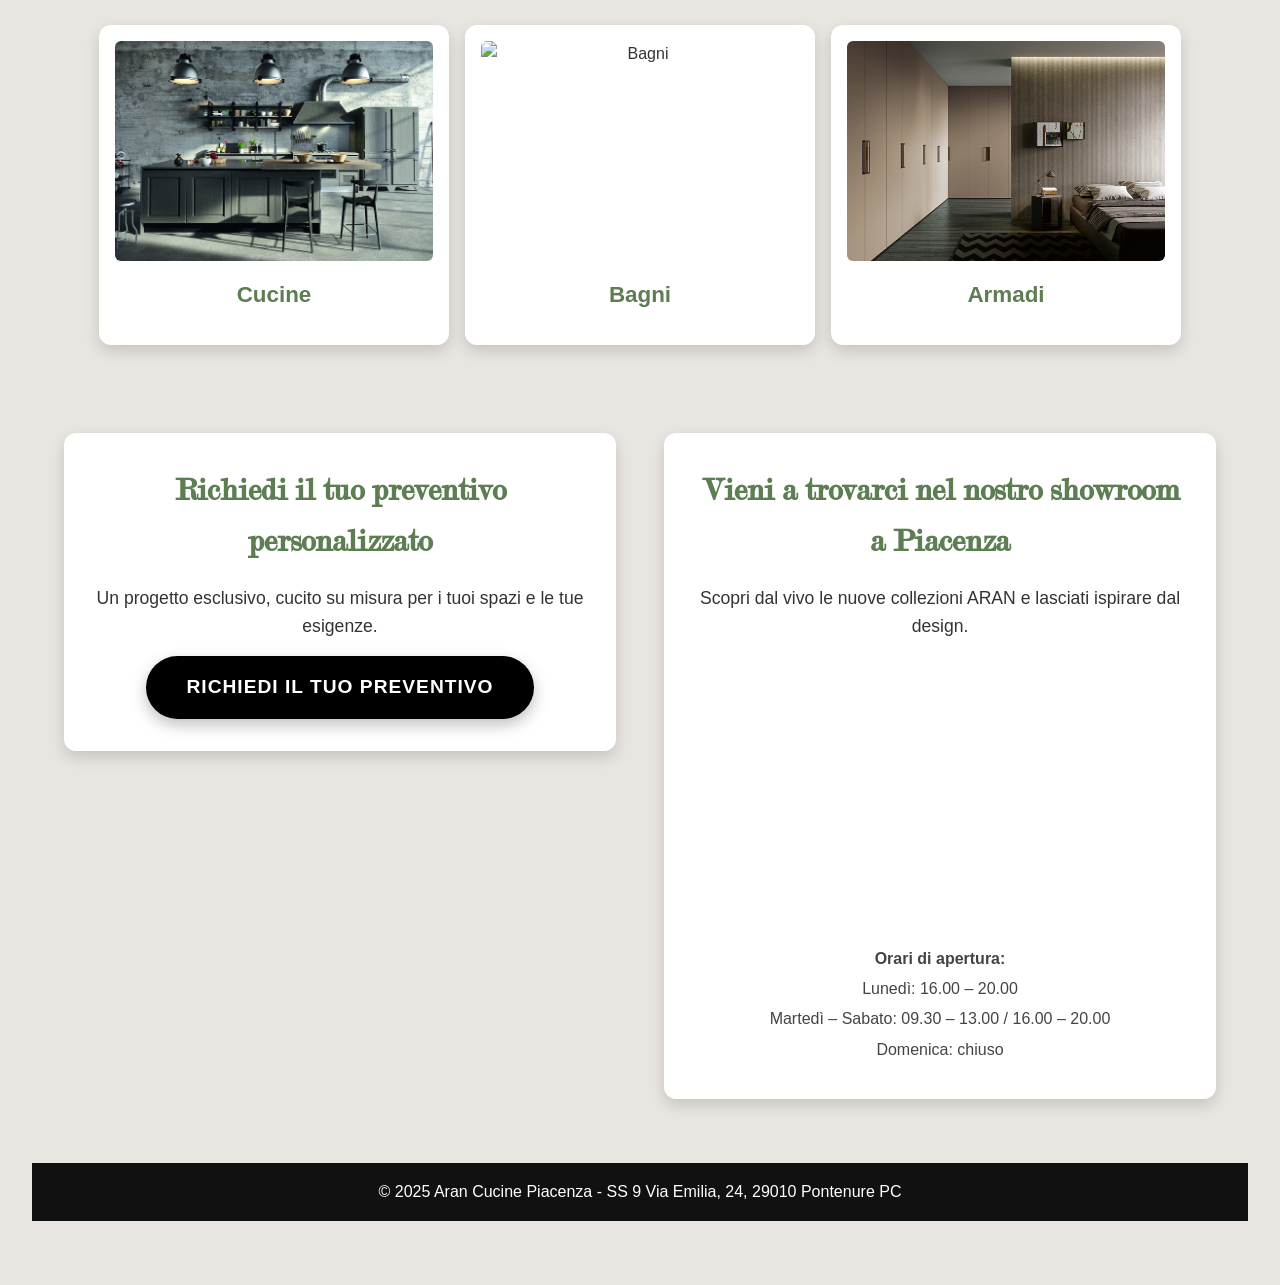
==== commit ff611853: "meglio il frontend proviamo deploy mobile" ====
--- a/frontend/views/index.html
+++ b/frontend/views/index.html
@@ -26,7 +26,8 @@
       <p class="coming_soon_text"><b>Scopri il marchio di cucine più venduto nel mondo, premiato per design e qualità e progetta la tua nuova cucina con i nostri designer!</b></p>
       <p class="coming_soon_text">Festeggia con noi la nuova apertura e scopri l’offerta irripetibile.</p>
       <p class="promo_box">Lavatrice, asciugatrice e frigorifero Samsung in regalo con l’acquisto della tua nuova cucina Aran.</p>
-      <a href="#contatti" class="btn">Prenota una consulenza gratuita</a>
+      <a href="#" class="btn openModalBtn" >Prenota una consulenza gratuita</a>
+      <p class="coming_soon_text">Prenota un appuntamento con i nostri arredatori e lasciati guidare nella progettazione della cucina perfetta per te.</p>
     </div>
   </header>
   <section class="cooking_show_section">
@@ -47,9 +48,8 @@
         Vi aspettiamo in <b>Via Gabriele d'Annunzio 57</b> per brindare insieme a questa nuova apertura e vivere da vicino l’esperienza ARAN.
         </p>
     </div>
-    </section>
-    <section style="background-color: #e9e5e0;">
-        <img src="../images/promo_desktop_1400x350.png" />
+    <section>
+        <img src="../images/promo_desktop_1400x350.png" class="evento_img" alt="Evento Inaugurazione"/>
     </section>
     <section class="why_aran">
     <h2>Perché scegliere ARAN Cucine?</h2>
@@ -80,22 +80,61 @@
     <h2>Le nostre collezioni</h2>
     <div class="grid">
       <div class="card">
-        <img src="" alt="Collezione 1">
-        <h3>Collezione Lab</h3>
+        <img src="../images/pag 10-11_BELLAGIO 1_(72).jpg" alt="Cucine">
+        <h3>Cucine</h3>
       </div>
       <div class="card">
-        <img src="" alt="Collezione 2">
-        <h3>Collezione Volare</h3>
+        <img src="../images/pag 06-07_72 dpi.jpg" alt="Bagni">
+        <h3>Bagni</h3>
       </div>
       <div class="card">
-        <img src="" alt="Collezione 3">
-        <h3>Collezione Sipario</h3>
+        <img src="../images/0370_17_V01_SET_03_ARMADI.jpg" alt="Armadi">
+        <h3>Armadi</h3>
       </div>
     </div>
   </section>
 
   <!-- Servizi -->
-  <section class="services">
+   <section class="showroom_section">
+    <div class="showroom_grid">
+
+        <!-- Colonna sinistra -->
+        <div class="showroom_left">
+        <h2>Richiedi il tuo preventivo personalizzato</h2>
+        <p>Un progetto esclusivo, cucito su misura per i tuoi spazi e le tue esigenze.</p>
+        <a class="btn openModalBtn" >Richiedi il tuo preventivo</a>
+        </div>
+
+        <!-- Colonna destra -->
+        <div class="showroom_right">
+        <h2>Vieni a trovarci nel nostro showroom a Piacenza</h2>
+        <p>Scopri dal vivo le nuove collezioni ARAN e lasciati ispirare dal design.</p>
+        
+       <div class="map_container">
+        <iframe
+            width="100%"
+            height="250"
+            style="border:0;"
+            loading="lazy"
+            allowfullscreen
+            referrerpolicy="no-referrer-when-downgrade"
+            src="https://www.google.com/maps?q=SS+9+Via+Emilia,+24+Pontenure+PC&output=embed">
+        </iframe>
+       </div>
+
+
+        <div class="store_hours">
+            <p><b>Orari di apertura:</b></p>
+            <p>Lunedì: 16.00 – 20.00</p>
+            <p>Martedì – Sabato: 09.30 – 13.00 / 16.00 – 20.00</p>
+            <p>Domenica: chiuso</p>
+        </div>
+        </div>
+
+    </div>
+    </section>
+
+  <!--<section class="services">
     <h2>I nostri servizi</h2>
     <ul>
       <li>Consulenza personalizzata</li>
@@ -103,31 +142,30 @@
       <li>Montaggio professionale</li>
       <li>Assistenza post-vendita</li>
     </ul>
-  </section>
+  </section>-->
 
-  <!-- Testimonianze -->
-  <section class="testimonials">
-    <h2>Cosa dicono i nostri clienti</h2>
-    <blockquote>
-      “La nostra cucina Aran è perfetta: elegante e funzionale. Servizio impeccabile a Piacenza!”
-    </blockquote>
-  </section>
 
-  <!-- Contatti -->
-  <section id="contatti" class="contact">
-    <h2>Prenota la tua consulenza</h2>
-    <form id="contactForm">
-      <input type="text" placeholder="Nome" required>
-      <input type="email" placeholder="Email" required>
-      <input type="tel" placeholder="Telefono">
-      <textarea placeholder="Messaggio"></textarea>
-      <button type="submit" class="btn">Invia</button>
-    </form>
-  </section>
+
+    <!-- Modal -->
+    <div class="modal" id="modalForm">
+    <div class="modal_content">
+        <span class="close_modal" id="closeModal">&times;</span>
+        <h2>Prenota la tua consulenza</h2>
+        <form>
+        <input type="text" placeholder="Nome" required>
+        <input type="email" placeholder="Email" required>
+        <input type="tel" placeholder="Telefono">
+        <textarea placeholder="Messaggio"></textarea>
+        <button type="submit" class="btn">Invia</button>
+        </form>
+    </div>
+    </div>
+
+
 
   <!-- Footer -->
   <footer>
-    <p>© 2025 Aran Cucine Piacenza - Via Esempio 123, Piacenza</p>
+    <p>© 2025 Aran Cucine Piacenza - SS 9 Via Emilia, 24, 29010 Pontenure PC</p>
   </footer>
 
   <script src="../js/script.js"></script>
--- a/frontend/css/style.css
+++ b/frontend/css/style.css
@@ -66,33 +66,114 @@
 
 /* Sections */
 section {
-  padding: 4rem 2rem;
-  text-align: center;
+  padding: 1.5rem 1rem;
+  text-align: center;
+}
+
+
+
+.services {
+  background-color: #e9e5e0;
+}
+
+.testimonials {
+  background-color: #e9e5e0;
+}
+
+.contact {
+  background-color: #e9e5e0;
 }
 
 .collections {
   background-color: #e9e5e0;
-}
-
-.services {
-  background-color: #e9e5e0;
-}
-
-.testimonials {
-  background-color: #e9e5e0;
-}
-
-.contact {
-  background-color: #e9e5e0;
+  padding: 1.5rem 1rem;
+  text-align: center;
+}
+
+.collections h2 {
+  font-family: 'MOD20', sans-serif;
+  font-size: 2.5rem;
+  color: #5D7D52;
+  margin-bottom: 3rem;
 }
 
 .collections .grid {
   display: flex;
-  gap: 1.5rem;
+  gap: 1rem;
   justify-content: center;
   flex-wrap: wrap;
-  
-}
+}
+
+.collections .card {
+  background: #fff;
+  border-radius: 12px;
+  box-shadow: 0 6px 15px rgba(0,0,0,0.15);
+  overflow: hidden;
+  flex: 1 1 300px;
+  max-width: 350px;
+  transition: transform 0.4s ease, box-shadow 0.4s ease;
+  opacity: 0;
+  transform: translateY(40px);   /* parte più in basso */
+  animation: fadeInUp 1s ease forwards;
+}
+
+/* Hover effect: si alza di più */
+.collections .card:hover {
+  transform: translateY(-20px) scale(1.05); /* più alto e leggero zoom */
+  box-shadow: 0 15px 30px rgba(0,0,0,0.3);
+}
+
+.collections .card:nth-child(1) {
+  animation-delay: 0.3s;
+}
+.collections .card:nth-child(2) {
+  animation-delay: 0.6s;
+}
+.collections .card:nth-child(3) {
+  animation-delay: 0.9s;
+}
+
+.collections .card img {
+  width: 100%;
+  height: 220px;         /* più alte */
+  object-fit: cover;     /* immagine ritagliata proporzionata */
+  display: block;
+}
+
+.collections .card h3 {
+  font-size: 1.4rem;
+  color: #5D7D52;
+  margin: 1rem 0;
+  font-weight: bold;
+}
+
+
+
+/* Animazione di entrata */
+@keyframes fadeInUp {
+  0% {
+    opacity: 0;
+    transform: translateY(40px);
+  }
+  100% {
+    opacity: 1;
+    transform: translateY(0);
+  }
+}
+
+/* Responsive */
+@media (max-width: 768px) {
+  .collections h2 {
+    font-size: 2rem;
+  }
+  .collections .card {
+    max-width: 100%;
+  }
+  .collections .card img {
+    height: 180px;
+  }
+}
+
 
 .card {
   background: #f9f9f9;
@@ -136,30 +217,30 @@
 .inaugurazione {
   font-family: 'MOD20', sans-serif;
   color: #5D7D52;
-  font-size: 8rem;
+  font-size: 4.5rem;
+  text-align: center;
+  position: relative;
+  top: -20px;               /* spostato più in alto */
+  animation: fadeInUp 2s ease;
+}
+
+.inaugurazione_2{
+  font-family: 'MOD20', sans-serif;
+  color: #5D7D52;
+  font-size: 2.5rem;
   text-align: center;
   position: relative;
   top: -40px;               /* spostato più in alto */
   animation: fadeInUp 2s ease;
 }
 
-.inaugurazione_2{
-  font-family: 'MOD20', sans-serif;
-  color: #5D7D52;
-  font-size: 4rem;
-  text-align: center;
-  position: relative;
-  top: -40px;               /* spostato più in alto */
-  animation: fadeInUp 2s ease;
-}
-
 .promo{
     font-family: Arial, Helvetica, sans-serif;
     color: #5D7D52;
-    font-size: 2 rem;
+    font-size: 2rem;
     text-align: center;
     position: relative;
-    top: -40px;               /* spostato più in alto */
+    top: -10px;               /* spostato più in alto */
     animation: fadeInUp 2s ease;
 }
 
@@ -199,7 +280,7 @@
   display: block;
   max-width: 800px;          /* dimensione ampia ma responsive */
   width: 90%;                /* si adatta su mobile */
-  margin: 2rem auto;         /* centrata */
+  margin: 1rem auto;         /* meno spazio sopra e sotto */
   opacity: 0;                /* parte invisibile */
   animation: fadeInUp 2s ease forwards; /* animazione ingresso */
 }
@@ -208,30 +289,30 @@
 @media (max-width: 768px) {
   .cooking_show {
     max-width: 95%;
+    margin: 0.8rem auto;      /* ancora più compatto su mobile */
   }
 }
 
 .cooking_show_section {
   display: flex;
-  /*margin-top: 4rem;*/            /* spazio sopra */
-  justify-content: center;     /* centra l’immagine orizzontalmente */
-  align-items: center;         /* centra verticalmente se serve */
-  padding: 4rem 2rem;          /* spazio intorno */    
+  justify-content: center;     
+  align-items: center;         
+  padding: 1rem 1rem;         /* ridotto rispetto a 1.5rem */
   text-align: center;
   background-color: #e9e5e0;
 }
 
 .cooking_show_section .cooking_show {
-  max-width: 1000px;           /* grande su desktop */
-  width: 90%;                  /* si adatta su mobile */
-  opacity: 0;                  /* parte invisibile */
+  max-width: 1000px;           
+  width: 90%;                  
+  opacity: 0;                  
   animation: fadeInUp 2s ease forwards;
 }
 
 /* Responsive */
 @media (max-width: 768px) {
   .cooking_show_section {
-    padding: 2rem 1rem;
+    padding: 1rem;            /* meno spazio anche su mobile */
   }
   .cooking_show_section .cooking_show {
     max-width: 95%;
@@ -240,10 +321,10 @@
 
 .coming_soon {
   font-family: Arial, Helvetica, sans-serif;   /* stesso font elegante */
-  font-size: 3rem;                    /* grande e leggibile */
+  font-size: 2.2rem;                    /* grande e leggibile */
   text-align: center;                 /* centrato */
   color: #000;                        /* nero elegante (puoi cambiare) */
-  margin: 3rem 0 2rem 0;              /* spazio sopra e sotto */
+  margin: 2rem 0 1.5rem 0;              /* spazio sopra e sotto */
   letter-spacing: 2px;                /* spaziatura tra lettere */
   text-transform: uppercase;          /* tutto maiuscolo */
   opacity: 0;                         /* parte invisibile */
@@ -252,7 +333,7 @@
 
 .coming_soon_text {
   font-family: Arial, Helvetica, sans-serif; /* font più leggibile per il corpo */
-  font-size: 1.5rem;                         /* dimensione media */
+  font-size: 1.2rem;                         /* dimensione media */
   color: #333;                               /* colore neutro scuro */
   text-align: center;                        /* centrato */
   max-width: 800px;                          /* larghezza massima */
@@ -381,7 +462,7 @@
 
 .why_aran {
   background-color: #e9e5e0;   /* beige elegante */
-  padding: 4rem 2rem;
+  padding: 1rem 2rem;
   text-align: center;
 }
 
@@ -465,9 +546,175 @@
   }
 }
 
-
-
-
-
-
-
+.showroom_section {
+  background-color: #e9e5e0; /* beige elegante */
+  padding: 4rem 2rem;
+}
+
+.showroom_grid {
+  display: flex;
+  gap: 3rem;
+  justify-content: center;
+  align-items: flex-start;
+  flex-wrap: wrap;
+  max-width: 1200px;
+  margin: 0 auto;
+}
+
+.showroom_left, .showroom_right {
+  background: #fff;
+  padding: 2rem;
+  border-radius: 12px;
+  box-shadow: 0 6px 15px rgba(0,0,0,0.15);
+  flex: 1 1 400px;
+}
+
+.showroom_left h2, .showroom_right h2 {
+  font-family: 'MOD20', sans-serif;
+  font-size: 2rem;
+  color: #5D7D52;
+  margin-bottom: 1rem;
+}
+
+.showroom_left p, .showroom_right p {
+  font-size: 1.1rem;
+  color: #333;
+  margin-bottom: 1rem;
+  line-height: 1.6;
+}
+
+.btn_red {
+  display: inline-block;
+  padding: 1rem 2rem;
+  background: #c0392b; /* rosso elegante */
+  color: #fff;
+  font-weight: bold;
+  text-transform: uppercase;
+  border-radius: 50px;
+  text-decoration: none;
+  transition: all 0.3s ease;
+}
+
+.btn_red:hover {
+  background: #a93226;
+  transform: translateY(-3px);
+  box-shadow: 0 8px 20px rgba(0,0,0,0.25);
+}
+
+.map_container {
+  margin: 1.5rem 0;
+  border-radius: 8px;
+  overflow: hidden;
+}
+
+.store_hours p {
+  margin: 0.3rem 0;
+  font-size: 1rem;
+  color: #444;
+}
+
+/* Responsive */
+@media (max-width: 768px) {
+  .showroom_grid {
+    flex-direction: column;
+  }
+}
+
+/* Overlay */
+.modal {
+  position: fixed;
+  top: 0; left: 0;
+  width: 100%; height: 100%;
+  background: rgba(0,0,0,0.7);
+  display: flex;
+  justify-content: center;
+  align-items: center;
+  visibility: hidden;
+  opacity: 0;
+  transition: opacity 0.4s ease, visibility 0.4s ease;
+  z-index: 1000;
+}
+
+/* Contenuto */
+.modal_content {
+  background: #fff;
+  padding: 2rem;
+  border-radius: 12px;
+  max-width: 500px;
+  width: 90%;
+  transform: translateY(50px);
+  transition: transform 0.4s ease;
+  box-shadow: 0 8px 25px rgba(0,0,0,0.3);
+  animation: fadeInUp 0.5s ease forwards;
+}
+
+/* Titolo */
+.modal_content h2 {
+  font-family: 'MOD20', sans-serif;
+  color: #5D7D52;
+  margin-bottom: 1rem;
+  text-align: center;
+}
+
+/* Pulsante chiusura */
+.close_modal {
+  position: absolute;
+  top: 20px; right: 30px;
+  font-size: 2rem;
+  cursor: pointer;
+  color: #333;
+}
+
+/* Stato attivo */
+.modal.show {
+  visibility: visible;
+  opacity: 1;
+}
+
+.modal.show .modal_content {
+  transform: translateY(0);
+}
+
+/* Animazione uscita */
+.modal.hide {
+  opacity: 0;
+  visibility: hidden;
+  transition: opacity 0.4s ease, visibility 0.4s ease;
+}
+
+.modal.hide .modal_content {
+  transform: translateY(50px);
+}
+
+/* Form */
+.modal_content form {
+  display: flex;
+  flex-direction: column;
+  gap: 1rem;
+}
+
+.modal_content input,
+.modal_content textarea {
+  padding: 0.8rem;
+  border: 1px solid #ccc;
+  border-radius: 6px;
+}
+
+.evento_img {
+  display: block;
+  max-width: 80%;   /* non supera mai la larghezza del contenitore */
+  width: 100%;       /* occupa sempre tutta la larghezza disponibile */
+  height: auto;      /* mantiene le proporzioni */
+  margin: 0 auto;    /* centrata */
+}
+
+
+
+
+
+
+
+
+
+
+
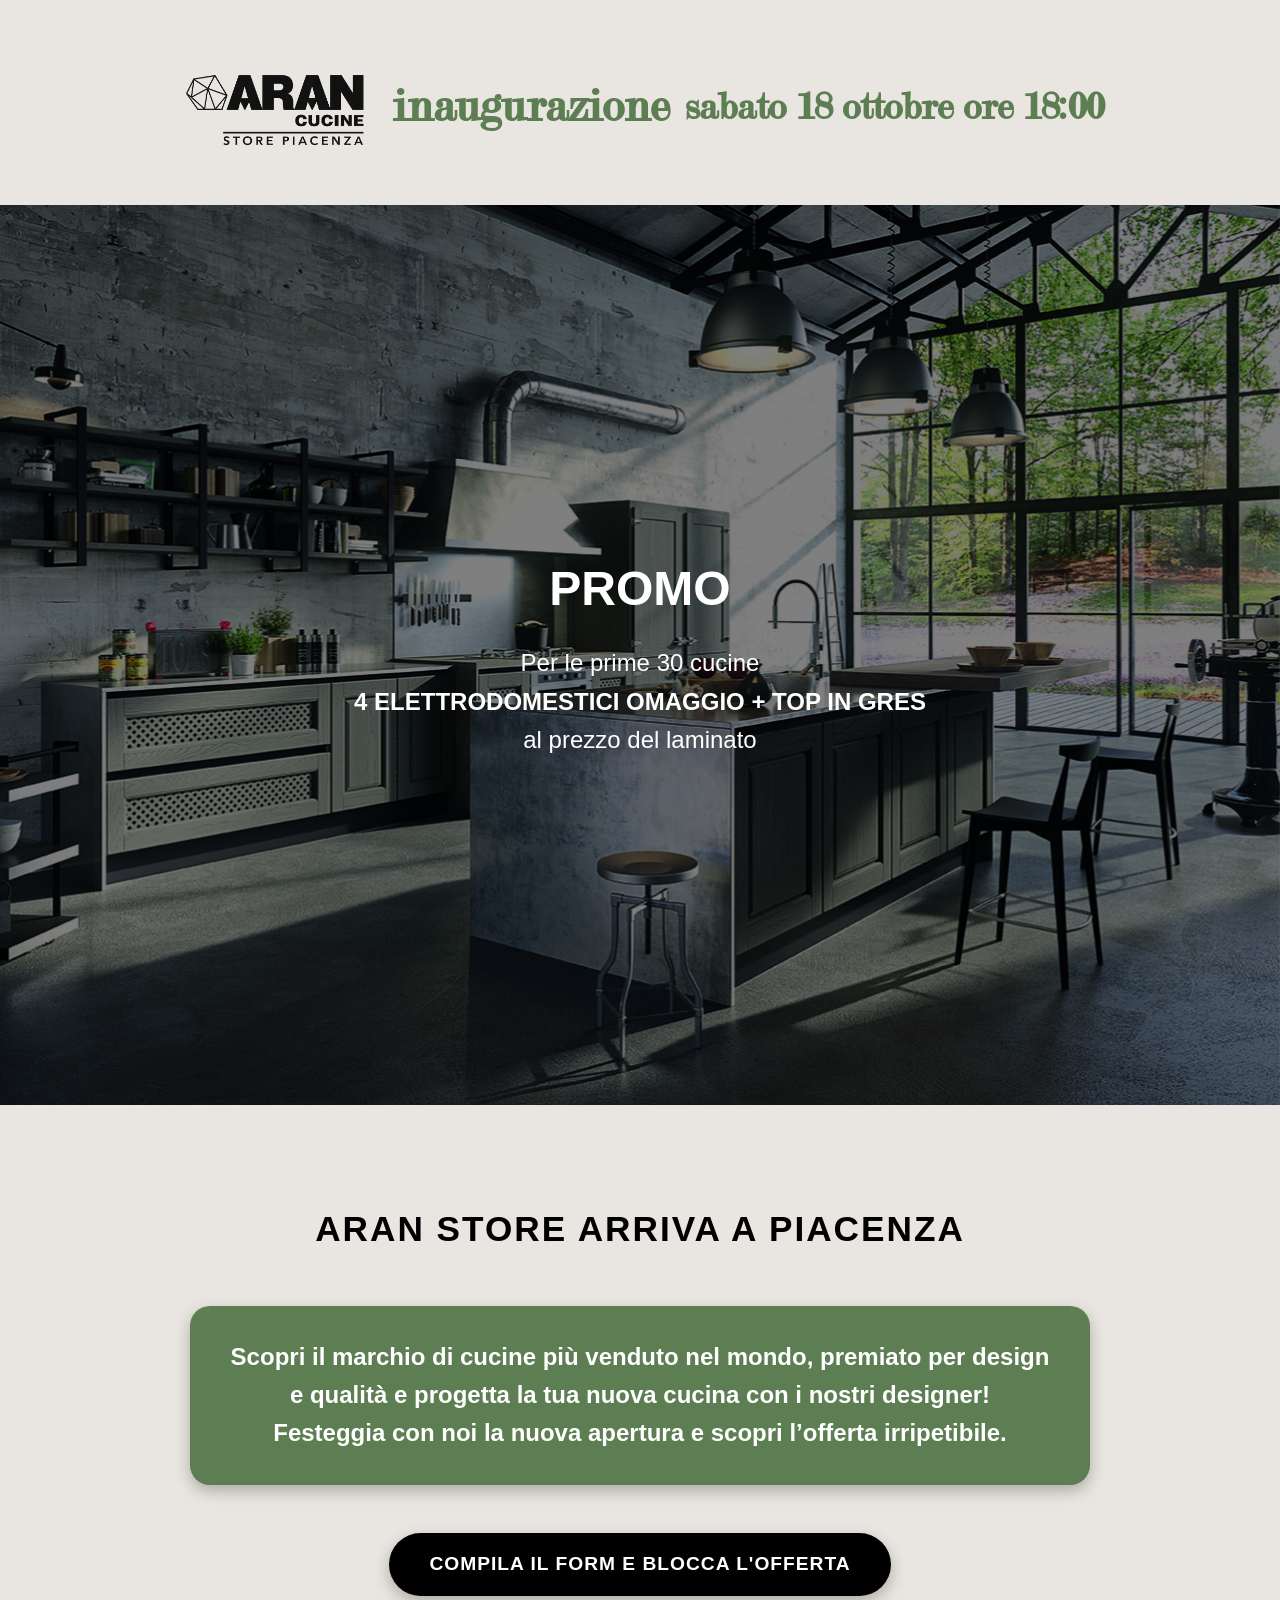
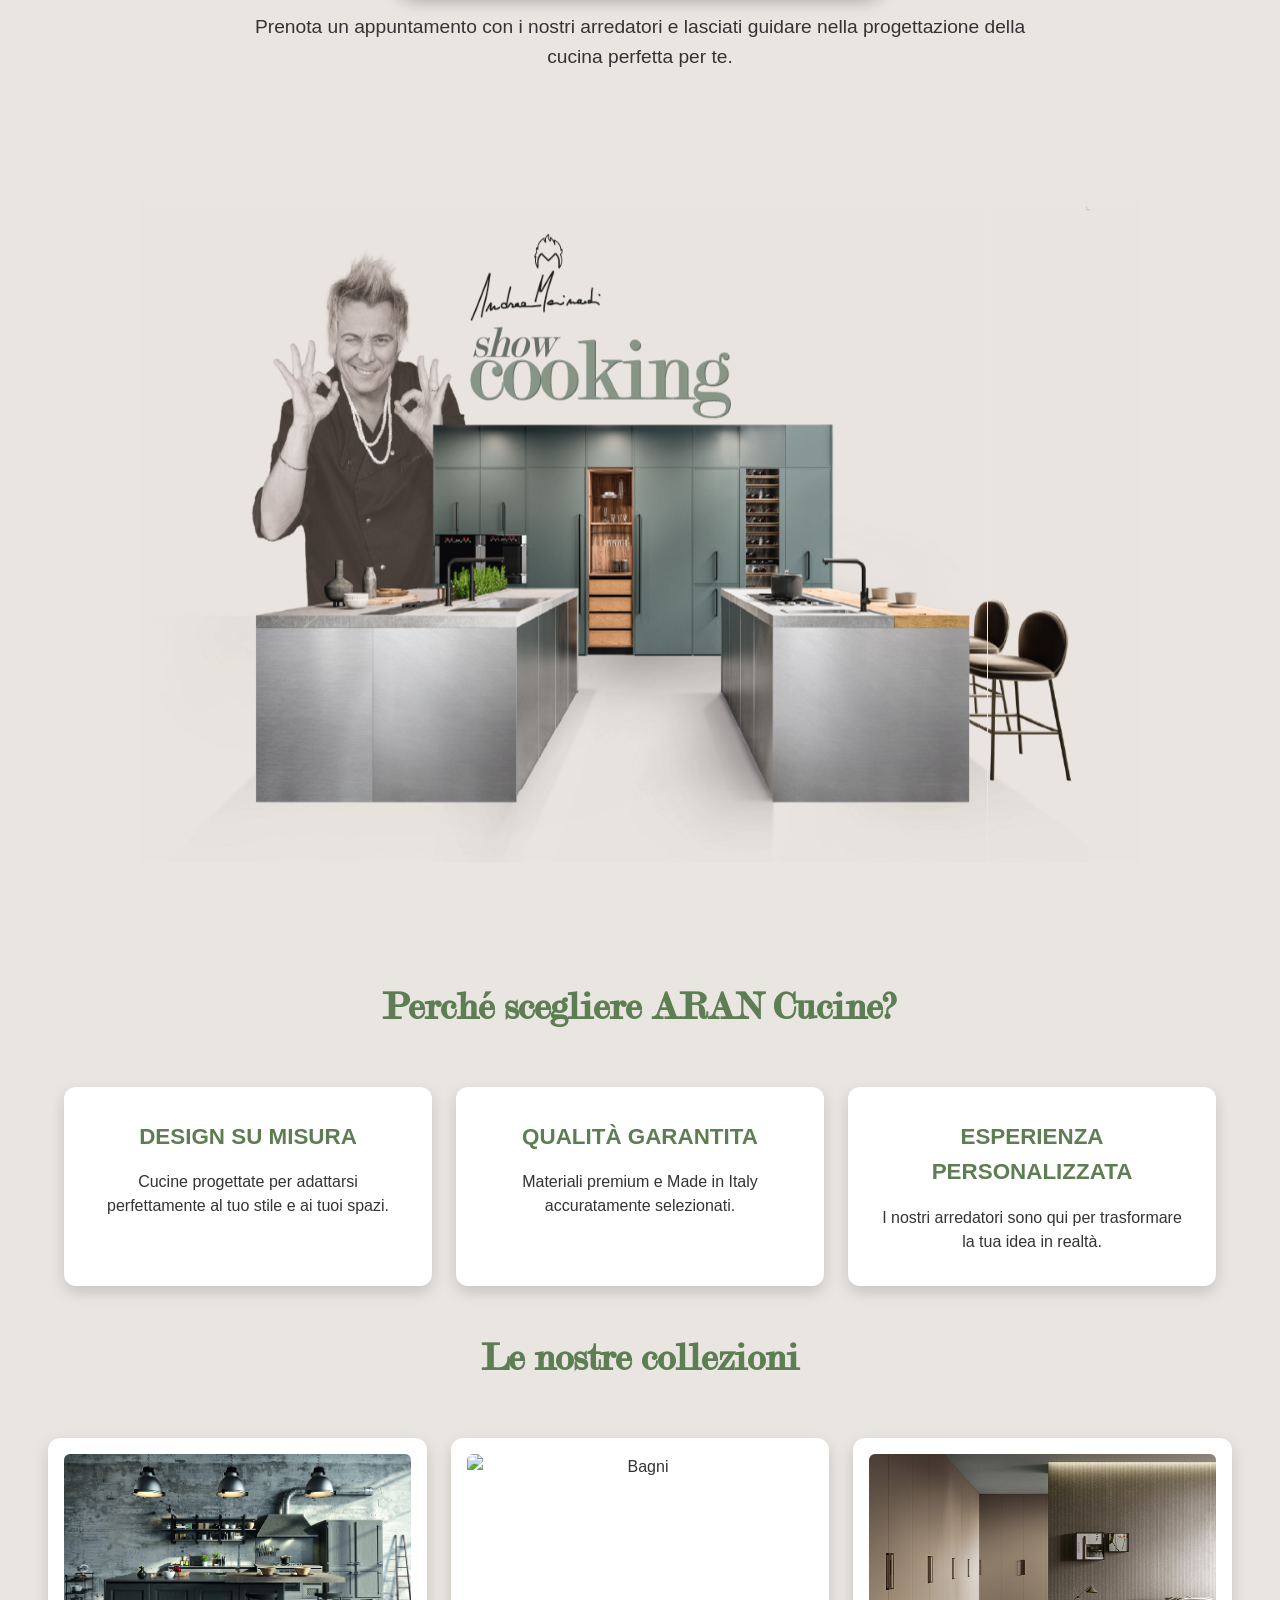
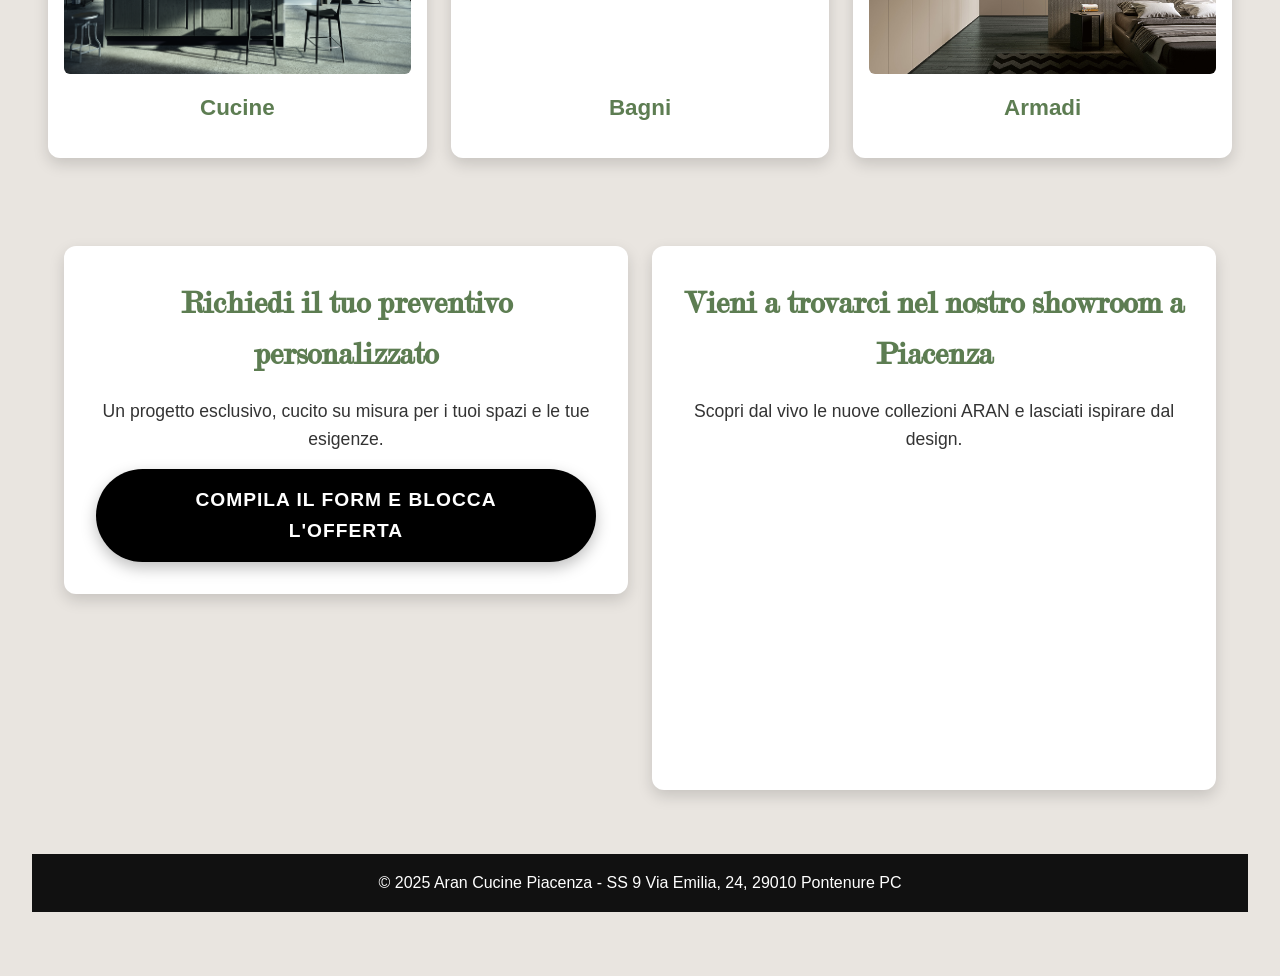
==== commit c2807405: "aggiunta foto promo modificato frontend" ====
--- a/frontend/views/index.html
+++ b/frontend/views/index.html
@@ -12,45 +12,51 @@
   <header class="hero">
   
     <div class="hero-content">
+      <div class="logo-title">
       <img src="../images/logo_aran.png" class="logo"/>
       <h2 class="inaugurazione">inaugurazione</h2>
       <h3 class="inaugurazione_2">sabato 18 ottobre ore 18:00</h3>
-      <p class="promo"><b>PROMO</b> per le prime 30 cucine
+
+      </div>
+      <!--<p class="promo"><b>PROMO</b> per le prime 30 cucine
         <b>4 ELETTRODOMESTICI OMAGGIO + TOP IN GRES</b> al prezzo del laminato
 
-      </p>
-     
+      </p>-->
+    </div>
 
-
-      <p class="coming_soon"><b>ARAN STORE ARRIVA A PIACENZA</b></p>
-      <p class="coming_soon_text"><b>Scopri il marchio di cucine più venduto nel mondo, premiato per design e qualità e progetta la tua nuova cucina con i nostri designer!</b></p>
-      <p class="coming_soon_text">Festeggia con noi la nuova apertura e scopri l’offerta irripetibile.</p>
-      <p class="promo_box">Lavatrice, asciugatrice e frigorifero Samsung in regalo con l’acquisto della tua nuova cucina Aran.</p>
-      <a href="#" class="btn openModalBtn" >Prenota una consulenza gratuita</a>
-      <p class="coming_soon_text">Prenota un appuntamento con i nostri arredatori e lasciati guidare nella progettazione della cucina perfetta per te.</p>
-    </div>
   </header>
+  <section class="promo_section">
+        <div class="promo_overlay">
+          <h2>PROMO</h2>
+          <p>Per le prime 30 cucine<br>
+            <b>4 ELETTRODOMESTICI OMAGGIO + TOP IN GRES</b><br>
+            al prezzo del laminato
+          </p>
+        </div>
+  </section>
+  <!-- Blocco beige sotto la promo -->
+<section class="coming_block">
+  <p class="coming_soon"><b>ARAN STORE ARRIVA A PIACENZA</b></p>
+  <p class="coming_soon_text"></p>
+  <div class="promo_box">
+    Scopri il marchio di cucine più venduto nel mondo, premiato per design e qualità
+    e progetta la tua nuova cucina con i nostri designer!
+    <p>Festeggia con noi la nuova apertura e scopri l’offerta irripetibile.</p>
+  </div>
+  <a href="#" class="btn openModalBtn">Compila il form e blocca l'offerta</a>
+  <p class="coming_soon_text">
+    Prenota un appuntamento con i nostri arredatori e lasciati guidare
+    nella progettazione della cucina perfetta per te.
+  </p>
+</section>
   <section class="cooking_show_section">
     <img src="../images/inaugurazione-landing-img-show-cooking.webp" class="cooking_show"/> 
 
 
   </section>
     <section class="evento_wrapper">
-    <div class="evento_section">
-        <h2 class="evento_title">Inaugurazione Showroom</h2>
-        <p class="evento_text">
-        <b>Venerdì 19 settembre alle ore 18.00</b> vi aspettiamo all'inaugurazione del nostro nuovo show-room!
-        </p>
-        <p class="evento_text">
-        Un'occasione speciale per scoprire in anteprima la nuova collezione ARAN Cucine e lasciarvi ispirare da ambienti unici, pensati per trasformare la cucina nel vero centro della casa.
-        </p>
-        <p class="evento_text">
-        Vi aspettiamo in <b>Via Gabriele d'Annunzio 57</b> per brindare insieme a questa nuova apertura e vivere da vicino l’esperienza ARAN.
-        </p>
-    </div>
-    <section>
-        <img src="../images/promo_desktop_1400x350.png" class="evento_img" alt="Evento Inaugurazione"/>
-    </section>
+
+ 
     <section class="why_aran">
     <h2>Perché scegliere ARAN Cucine?</h2>
     <div class="why_grid">
@@ -102,7 +108,7 @@
         <div class="showroom_left">
         <h2>Richiedi il tuo preventivo personalizzato</h2>
         <p>Un progetto esclusivo, cucito su misura per i tuoi spazi e le tue esigenze.</p>
-        <a class="btn openModalBtn" >Richiedi il tuo preventivo</a>
+        <a class="btn openModalBtn" >Compila il form e blocca l'offerta</a>
         </div>
 
         <!-- Colonna destra -->
@@ -122,14 +128,14 @@
         </iframe>
        </div>
 
-
+       <!--
         <div class="store_hours">
             <p><b>Orari di apertura:</b></p>
             <p>Lunedì: 16.00 – 20.00</p>
             <p>Martedì – Sabato: 09.30 – 13.00 / 16.00 – 20.00</p>
             <p>Domenica: chiuso</p>
         </div>
-        </div>
+        </div>-->
 
     </div>
     </section>
--- a/frontend/css/style.css
+++ b/frontend/css/style.css
@@ -11,19 +11,16 @@
   color: #333;
 }
 
-/* Hero */
 .hero {
-  background: url('img/hero.jpg') center/cover no-repeat;
-  min-height: 100vh;
-  display: flex;
+  background-color: #e9e5e0;
+  padding: 1rem 2rem;
+  display: flex;
+  justify-content: flex-start;
   align-items: center;
-  justify-content: center;
-  text-align: center;
-  color: #F2E2D3;
-  padding: 2rem 1rem;
-  box-sizing: border-box;
-  background-color: #e9e5e0;
-}
+  text-align: left;
+  min-height: auto;   /* 🔹 non occupa più tutto lo schermo */
+}
+
 .about {
   background-color: #e9e5e0;
 }
@@ -246,11 +243,14 @@
 
 .logo {
   display: block;
-  max-width: 300px;              /* un po' più grande */
+  max-width: 500px;              /* un po' più grande */
   margin: 2rem  auto;
   opacity: 0;                    /* parte invisibile */
   animation: fadeInUp 1.8s ease forwards;
-}
+  
+}
+
+
 
 /* Animazione: dal basso verso l’alto */
 @keyframes fadeInUp {
@@ -543,6 +543,7 @@
   }
   .why_card {
     max-width: 100%;
+    padding: 1rem 0.6rem;
   }
 }
 
@@ -708,13 +709,414 @@
   margin: 0 auto;    /* centrata */
 }
 
-
-
-
-
-
-
-
-
-
-
+/* ...existing code... */
+
+/* Mobile Responsive Adjustments */
+@media (max-width: 768px) {
+  /* Hero Section */
+  .hero {
+    padding: 1rem;
+    min-height: auto;
+  }
+
+  .hero-content h1 {
+    font-size: 2rem;
+    padding-top: 2rem;
+  }
+
+  .logo {
+    max-width: 200px;
+    margin: 1rem auto;
+  }
+
+  /* Typography Mobile */
+  .inaugurazione {
+    font-size: 2.8rem;
+    top: -10px;
+  }
+
+  .inaugurazione_2 {
+    font-size: 1.8rem;
+    top: -20px;
+  }
+
+  .promo {
+    font-size: 1.5rem;
+    top: -5px;
+    padding: 0 1rem;
+  }
+
+  .coming_soon {
+    font-size: 1.8rem;
+    margin: 1.5rem 0 1rem 0;
+    padding: 0 1rem;
+  }
+
+  /* Buttons */
+  .btn {
+    padding: 0.8rem 1.8rem;
+    font-size: 1rem;
+    width: 90%;
+    max-width: 300px;
+  }
+
+  /* Promo Box */
+  .promo_box {
+    font-size: 1.2rem;
+    padding: 1.2rem;
+    margin: 1.5rem 1rem;
+    border-radius: 15px;
+  }
+
+  /* Sections Spacing */
+  section {
+    padding: 1rem;
+  }
+
+  /* Collections Grid */
+  .collections .grid {
+    gap: 0.8rem;
+  }
+
+  .collections .card {
+    flex: 1 1 100%;
+    max-width: none;
+    margin: 0 1rem;
+  }
+
+  /* Why Aran Section */
+  .why_grid {
+    gap: 0.6rem;
+  }
+
+  .why_card {
+    flex: 1 1 100%;
+    padding: 1.5rem;
+    margin: 0 1rem;
+  }
+
+  /* Evento Section */
+  .evento_wrapper {
+    padding: 2rem 1rem;
+  }
+
+  .evento_section {
+    padding: 1.5rem 1rem;
+  }
+
+  .evento_img {
+    max-width: 100%;
+    padding: 0 1rem;
+  }
+
+  /* Showroom Section */
+  .showroom_section {
+    padding: 2rem 1rem;
+  }
+
+  .showroom_left,
+  .showroom_right {
+    padding: 1.5rem;
+    margin: 0 1rem;
+  }
+
+  /* Modal */
+  .modal_content {
+    width: 95%;
+    padding: 1.5rem;
+    margin: 1rem;
+  }
+
+  /* Form Elements */
+  input, 
+  textarea {
+    padding: 0.7rem;
+    font-size: 1rem;
+  }
+}
+
+/* Small phones */
+@media (max-width: 380px) {
+  .inaugurazione {
+    font-size: 2.2rem;
+  }
+
+  .inaugurazione_2 {
+    font-size: 1.5rem;
+  }
+
+  .promo {
+    font-size: 1.2rem;
+  }
+
+  .btn {
+    padding: 0.7rem 1.5rem;
+    font-size: 0.9rem;
+  }
+}
+
+/* Landscape mode */
+@media (max-height: 500px) and (orientation: landscape) {
+  .hero {
+    min-height: auto;
+    padding: 2rem 1rem;
+  }
+
+  .hero-content h1 {
+    padding-top: 1rem;
+  }
+}
+
+/* Immagini sempre fluide */
+img {
+  max-width: 100%;
+  height: auto;
+}
+
+/* Hero */
+.hero-content {
+  padding: 1rem;
+}
+
+.hero-content h1,
+.hero-content h2,
+.hero-content h3,
+.hero-content p {
+  word-wrap: break-word;
+}
+
+/* Griglie generali */
+.why_grid,
+.collections .grid,
+.showroom_grid {
+  display: flex;
+  flex-wrap: wrap;
+  gap: 1.5rem;
+}
+
+/* Card */
+.why_card,
+.collections .card,
+.showroom_left,
+.showroom_right {
+  flex: 1 1 300px;
+  max-width: 100%;
+}
+
+/* Evento immagine */
+.evento_img {
+  display: block;
+  width: 100%;
+  height: auto;
+  margin: 1rem auto;
+  object-fit: cover;
+}
+
+/* Responsive breakpoints */
+@media (max-width: 1024px) {
+  .inaugurazione {
+    font-size: 4rem;
+  }
+  .inaugurazione_2 {
+    font-size: 2rem;
+  }
+  .promo {
+    font-size: 2rem;
+  }
+}
+
+@media (max-width: 768px) {
+  /* Titoli e testi più piccoli */
+  .inaugurazione {
+    font-size: 3rem;
+    top: -10px;
+  }
+  .inaugurazione_2 {
+    font-size: 1.5rem;
+  }
+  .promo {
+    font-size: 1.5rem;
+  }
+  .coming_soon {
+    font-size: 1.5rem;
+  }
+  .coming_soon_text {
+    font-size: 1rem;
+    padding: 0 1rem;
+  }
+
+  /* Sezioni a colonna */
+  .showroom_grid {
+    flex-direction: column;
+  }
+
+  .why_grid {
+    flex-direction: column;
+  }
+
+  .collections .grid {
+    flex-direction: column;
+  }
+
+  /* Cooking show section */
+  .cooking_show_section {
+    padding: 1rem;
+  }
+  .cooking_show {
+    margin: 1rem auto;
+  }
+}
+
+@media (max-width: 480px) {
+  .inaugurazione {
+    font-size: 2.2rem;
+  }
+  .inaugurazione_2 {
+    font-size: 1.2rem;
+  }
+  .promo {
+    font-size: 1.2rem;
+  }
+  .promo_box {
+    font-size: 1rem;
+    padding: 1rem;
+  }
+  .btn {
+    font-size: 1rem;
+    padding: 0.8rem 1.5rem;
+  }
+}
+
+@media (max-width: 768px) {
+  .collections .grid {
+    display: flex;
+    flex-direction: column;
+    align-items: center;
+  }
+
+  .collections .card {
+    max-width: 320px;
+    width: 100%;
+  }
+}
+
+.hero {
+  display: flex;
+  justify-content: center;
+  align-items: flex-start;
+  padding-top: 1.5rem;
+}
+
+.hero-content {
+  display: flex;
+  flex-direction: column;
+  align-items: center;
+  gap: 0.5rem;
+  margin-top: 0;
+}
+
+.logo,
+.inaugurazione,
+.inaugurazione_2 {
+  position: static; /* azzera eventuali offset */
+  margin: 0;
+}
+
+.logo-title {
+  display: flex;
+  align-items: center;   /* logo e testo allineati verticalmente */
+  justify-content: flex-start; /* tutto a sinistra */
+  gap: 1rem;             /* spazio tra logo e scritta */
+  width: 100%;
+}
+
+.logo-title .logo {
+  max-width: 200px;   /* dimensiona logo */
+  margin: 0;
+}
+
+.logo-title .inaugurazione {
+  font-size: 3rem;     /* puoi regolare la grandezza */
+  text-align: left;    /* allinea a sinistra */
+  top: 0;
+}
+
+/* Sezione promo full screen */
+.promo_section {
+  position: relative;
+  height: 100vh; /* altezza schermo intero */
+  background: url('../images/pag\ 6-7_BELLAGIO\ 1_\(72\).jpg') center/cover no-repeat; /* immagine di sfondo */
+  display: flex;
+  justify-content: center;
+  align-items: center;
+}
+
+/* Overlay scuro trasparente */
+.promo_section::before {
+  content: "";
+  position: absolute;
+  top: 0; left: 0;
+  width: 100%; height: 100%;
+  background: rgba(0,0,0,0.5); /* sfondo scuro sopra l'immagine */
+  z-index: 1;
+}
+
+/* Contenuto della promo */
+.promo_overlay {
+  position: relative;
+  z-index: 2;
+  text-align: center;
+  color: #fff; /* testo bianco */
+  padding: 2rem;
+}
+
+.promo_overlay h2 {
+  font-size: 3rem;
+  margin-bottom: 1rem;
+}
+
+.promo_overlay p {
+  font-size: 1.5rem;
+  line-height: 1.6;
+}
+
+/* Responsive */
+@media (max-width: 768px) {
+  .promo_overlay h2 {
+    font-size: 2rem;
+  }
+  .promo_overlay p {
+    font-size: 1.2rem;
+  }
+}
+
+.coming_block {
+  background-color: #e9e5e0;  /* beige */
+  padding: 4rem 2rem;
+  text-align: center;
+}
+
+.coming_block .promo_box {
+  background-color: #5D7D52; /* verde */
+  color: #fff;
+  font-size: 1.5rem;
+  font-weight: bold;
+  text-align: center;
+  padding: 2rem;
+  margin: 3rem auto;
+  max-width: 900px;
+  border-radius: 20px;
+  line-height: 1.6;
+  box-shadow: 0 6px 15px rgba(0,0,0,0.25);
+}
+
+
+
+
+
+
+
+
+
+
+
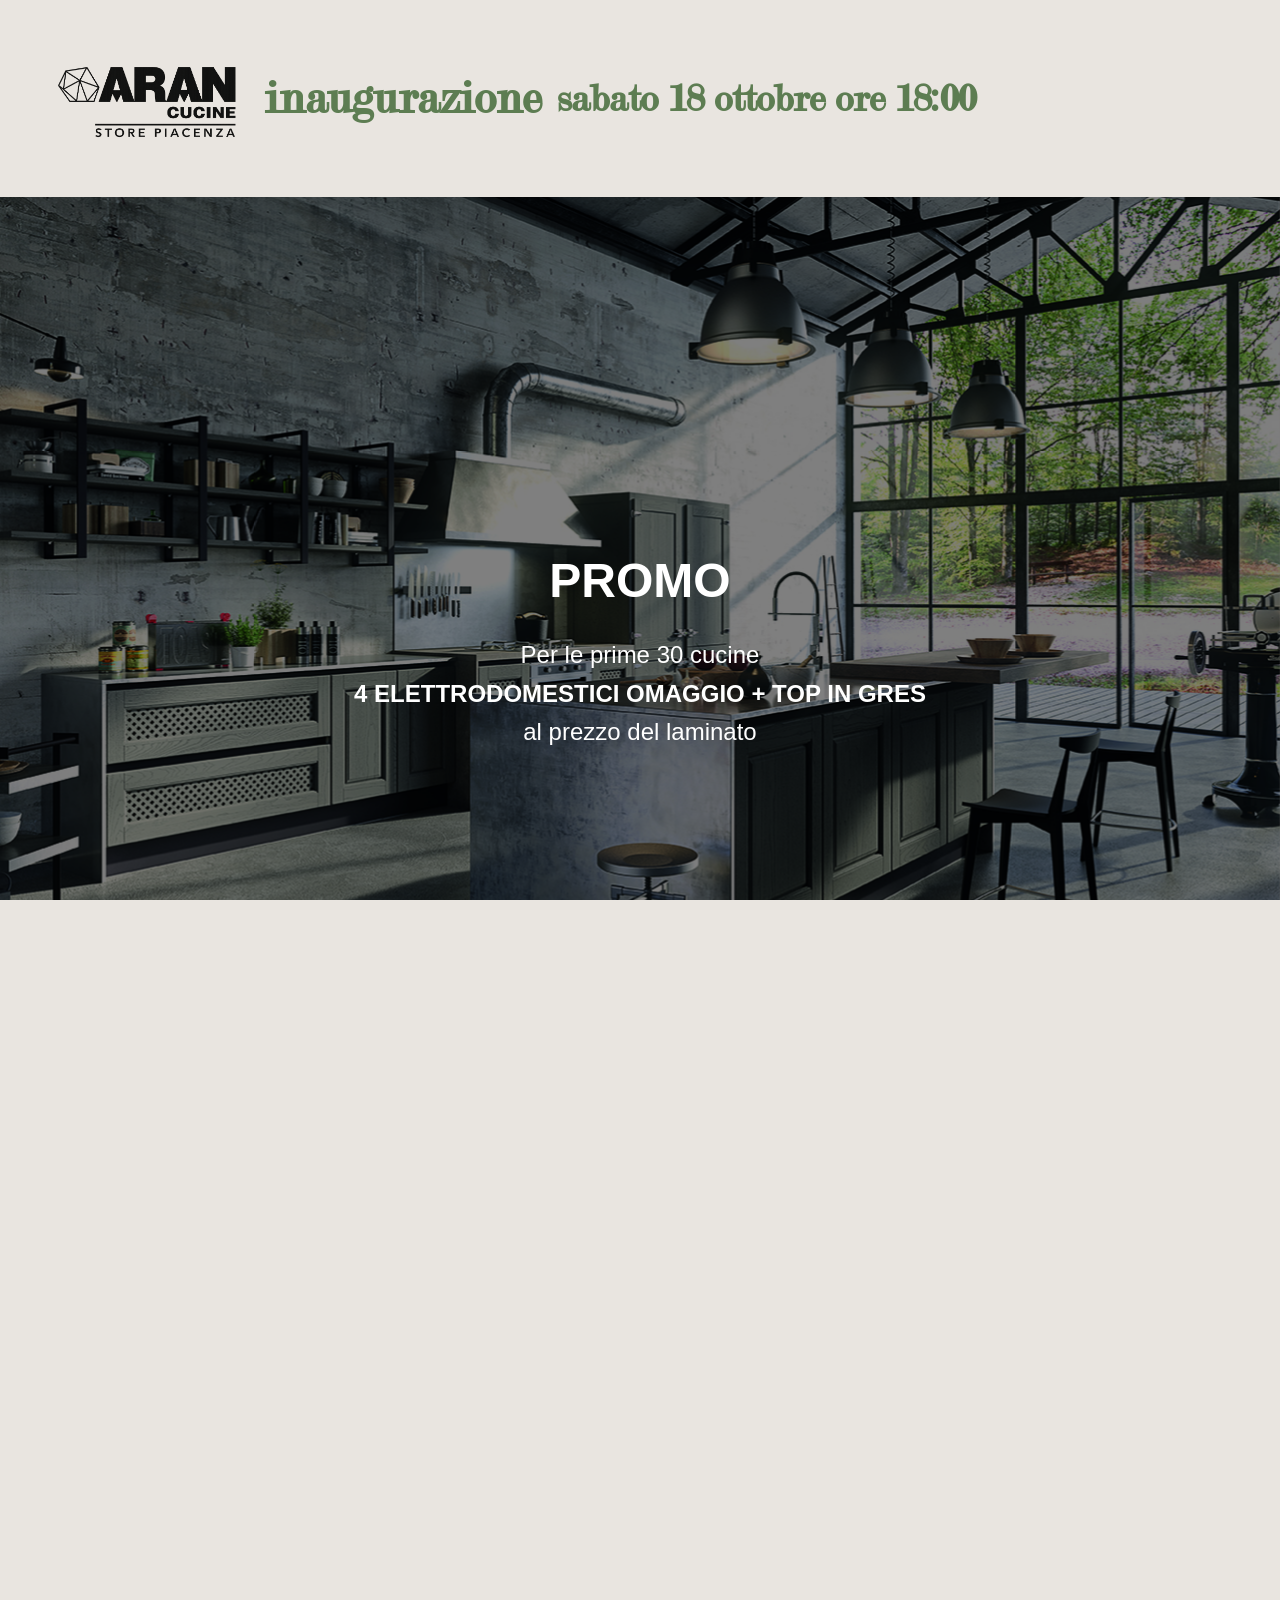
==== commit f1fa2c85: "sistemato footer" ====
--- a/frontend/views/index.html
+++ b/frontend/views/index.html
@@ -7,7 +7,7 @@
   <link rel="stylesheet" href="../css/style.css">
 </head>
 <body>
-
+  <main id="page">
   <!-- Hero Section -->
   <header class="hero">
   
@@ -35,25 +35,25 @@
         </div>
   </section>
   <!-- Blocco beige sotto la promo -->
-<section class="coming_block">
-  <p class="coming_soon"><b>ARAN STORE ARRIVA A PIACENZA</b></p>
-  <p class="coming_soon_text"></p>
-  <div class="promo_box">
-    Scopri il marchio di cucine più venduto nel mondo, premiato per design e qualità
-    e progetta la tua nuova cucina con i nostri designer!
-    <p>Festeggia con noi la nuova apertura e scopri l’offerta irripetibile.</p>
+<section class="aran-showcooking">
+  <div class="aran-block">
+    <h2>ARAN STORE ARRIVA A PIACENZA</h2>
+    <div class="promo_box">
+      Scopri il marchio di cucine più venduto nel mondo, premiato per design e qualità
+      e progetta la tua nuova cucina con i nostri designer!
+      <p>Festeggia con noi la nuova apertura e scopri l’offerta irripetibile.</p>
+    </div>
+    <a href="#" class="btn openModalBtn">Compila il form e blocca l'offerta</a>
+    <p class="coming_soon_text">
+      Prenota un appuntamento con i nostri arredatori e lasciati guidare
+      nella progettazione della cucina perfetta per te.
+    </p>
   </div>
-  <a href="#" class="btn openModalBtn">Compila il form e blocca l'offerta</a>
-  <p class="coming_soon_text">
-    Prenota un appuntamento con i nostri arredatori e lasciati guidare
-    nella progettazione della cucina perfetta per te.
-  </p>
+
+  <div class="showcooking-block">
+    <img src="../images/inaugurazione-landing-img-show-cooking.webp" alt="Show Cooking" />
+  </div>
 </section>
-  <section class="cooking_show_section">
-    <img src="../images/inaugurazione-landing-img-show-cooking.webp" class="cooking_show"/> 
-
-
-  </section>
     <section class="evento_wrapper">
 
  
@@ -106,7 +106,7 @@
 
         <!-- Colonna sinistra -->
         <div class="showroom_left">
-        <h2>Richiedi il tuo preventivo personalizzato</h2>
+        <h2>Richiedi il tuo preventivo <br>personalizzato</h2>
         <p>Un progetto esclusivo, cucito su misura per i tuoi spazi e le tue esigenze.</p>
         <a class="btn openModalBtn" >Compila il form e blocca l'offerta</a>
         </div>
@@ -167,7 +167,7 @@
     </div>
     </div>
 
-
+  </main>
 
   <!-- Footer -->
   <footer>
--- a/frontend/css/style.css
+++ b/frontend/css/style.css
@@ -536,16 +536,30 @@
   }
 }
 
-/* Responsive */
-@media (max-width: 768px) {
-  .why_aran h2 {
-    font-size: 2rem;
-  }
+/* Mobile: card più compatte e senza spazi eccessivi */
+@media (max-width: 768px) {
+  .why_aran {
+    padding: 1.5rem 1rem; /* meno spazio ai lati */
+  }
+
+  .why_grid {
+    flex-direction: column;
+    gap: 0.8rem;          /* ↓ riduce lo spazio verticale tra le card */
+  }
+
   .why_card {
+    flex: 1 1 auto;
     max-width: 100%;
-    padding: 1rem 0.6rem;
-  }
-}
+    margin: 0;            /* ↓ elimina margini laterali aggiunti altrove */
+    padding: 1.25rem;     /* un po’ più compatto */
+    box-shadow: 0 4px 12px rgba(0,0,0,0.15); /* ombra più leggera su mobile */
+  }
+
+  .why_card h3 {
+    margin-bottom: 0.5rem; /* stringe il titolo */
+  }
+}
+
 
 .showroom_section {
   background-color: #e9e5e0; /* beige elegante */
@@ -556,6 +570,7 @@
   display: flex;
   gap: 3rem;
   justify-content: center;
+  flex-direction: column;
   align-items: flex-start;
   flex-wrap: wrap;
   max-width: 1200px;
@@ -1001,16 +1016,21 @@
 }
 
 .hero {
-  display: flex;
-  justify-content: center;
-  align-items: flex-start;
-  padding-top: 1.5rem;
-}
+  background-color: #e9e5e0;
+  display: flex;
+  justify-content: flex-start;   /* allinea a sinistra */
+  align-items: center;
+  text-align: left;
+  padding: 1rem 2rem;
+  min-height: auto;
+}
+
 
 .hero-content {
   display: flex;
   flex-direction: column;
-  align-items: center;
+  align-items: flex-start; /* 🔹 allinea tutto a sinistra */
+  text-align: left;        /* 🔹 testo a sinistra */
   gap: 0.5rem;
   margin-top: 0;
 }
@@ -1024,9 +1044,9 @@
 
 .logo-title {
   display: flex;
-  align-items: center;   /* logo e testo allineati verticalmente */
+  align-items: center;
+  gap: 1rem;         /* spazio tra logo e testo */
   justify-content: flex-start; /* tutto a sinistra */
-  gap: 1rem;             /* spazio tra logo e scritta */
   width: 100%;
 }
 
@@ -1110,13 +1130,532 @@
   box-shadow: 0 6px 15px rgba(0,0,0,0.25);
 }
 
-
-
-
-
-
-
-
-
-
-
+/* === FIX SPAZI CARTE WHY su mobile (override finale) === */
+@media (max-width: 768px) {
+  .why_aran {
+    padding: 1.25rem 1rem;         /* meno aria sopra/sotto */
+  }
+
+  .why_grid {
+    flex-direction: column;
+    gap: 0.4rem !important;        /* ↓ stringe lo spazio tra card */
+    row-gap: 0.4rem !important;    /* compatibilità */
+    column-gap: 0 !important;
+    justify-content: stretch;
+  }
+
+  .why_card {
+    max-width: 100%;
+    margin: 0 !important;          /* niente margini extra */
+    padding: 1rem;                 /* contenuto più compatto */
+    border-radius: 12px;
+    box-shadow: 0 3px 8px rgba(0,0,0,0.12); /* ombra più leggera */
+  }
+
+  .why_card h3 { 
+    margin: 0 0 .4rem; 
+  }
+  .why_card p { 
+    margin: 0;                      /* rimuove eventuali margini default */
+  }
+}
+
+/* === FIX definitivo spazi verticali nelle card WHY === */
+@media (max-width: 768px) {
+  .why_grid {
+    display: flex;
+    flex-direction: column;
+    gap: 0.5rem;         /* distanza uniforme tra card */
+  }
+
+  .why_card {
+    margin: 0;           /* niente margini extra */
+    padding: 1.25rem;
+  }
+
+  .why_card h3 {
+    margin: 0 0 0.5rem 0; /* solo un piccolo margine sotto il titolo */
+  }
+
+  .why_card p {
+    margin: 0;           /* elimina margini di default del <p> */
+    line-height: 1.4;
+  }
+}
+
+/* Fix card WHY su mobile: niente grow, larghezza piena */
+@media (max-width: 768px) {
+  .why_grid {
+    flex-direction: column;
+    gap: 0.5rem;
+    align-items: stretch;      /* le card occupano tutta la larghezza */
+  }
+
+  .why_card {
+    flex: 0 0 auto;            /* ← disattiva il grow che le allunga */
+    width: 100%;
+    max-width: none;           /* niente limite a 300px */
+    padding: 1.25rem;
+    margin: 0;
+  }
+
+  .why_card h3 { margin: 0 0 .5rem; }
+  .why_card p  { margin: 0; line-height: 1.45; }
+}
+
+/* ====== HEADER RESPONSIVE ====== */
+
+/* Tablet */
+@media (max-width: 1024px) {
+  .logo-title { gap: .8rem; }
+  .logo-title .logo { max-width: 160px; margin: 0; }
+  .logo-title .inaugurazione { font-size: 2.6rem; top: 0; line-height: 1.05; }
+  .inaugurazione_2 { font-size: 1.2rem; top: 0; }
+}
+
+/* Mobile */
+@media (max-width: 768px) {
+  .hero { padding: .75rem 1rem; }
+  .logo-title {
+    display: flex;
+    align-items: center;
+    justify-content: flex-start;
+    gap: .6rem;
+    flex-wrap: wrap;             /* 🔹 permette di andare a capo */
+    width: 100%;
+  }
+  .logo-title .logo { 
+    max-width: 130px;            /* 🔹 logo più piccolo */
+    margin: 0;
+  }
+  .logo-title .inaugurazione {
+    font-size: 2rem;             /* 🔹 testo che non sfora */
+    line-height: 1.05;
+    top: 0;
+    flex: 1 1 auto;              /* 🔹 occupa spazio e se serve va a capo */
+    min-width: 160px;
+  }
+  .inaugurazione_2 {
+    font-size: 1rem;
+    top: 0;
+    width: 100%;                 /* 🔹 sempre sotto, a tutta riga */
+    text-align: left;
+    margin-top: .2rem;
+  }
+}
+
+/* Small phones */
+@media (max-width: 480px) {
+  .logo-title .logo { max-width: 110px; }
+  .logo-title .inaugurazione { font-size: 1.8rem; }
+  .inaugurazione_2 { font-size: .95rem; }
+}
+
+/* Layout ARAN + Show Cooking affiancati */
+.aran-showcooking {
+  display: flex;
+  align-items: flex-start;      /* allinea in alto i due blocchi */
+  justify-content: space-between;
+  gap: 3rem;
+  background-color: #e9e5e0;
+  padding: 3rem 2rem;
+  flex-wrap: wrap;              /* 🔹 su mobile vanno sotto */
+}
+
+.aran-block {
+  flex: 1 1 50%;
+  text-align: left;             /* testo a sinistra su desktop */
+  display: flex;
+  flex-direction: column;
+  justify-content: center;      /* centra verticalmente contenuto */
+  gap: 1rem;
+}
+
+.showcooking-block {
+  flex: 1 1 40%;
+  display: flex;
+  justify-content: center;      /* immagine centrata */
+  align-items: center;
+}
+
+.showcooking-block img {
+  max-width: 100%;
+  height: auto;
+  border-radius: 12px;
+}
+
+/* Responsive: mobile */
+@media (max-width: 768px) {
+  .aran-showcooking {
+    flex-direction: column;
+    align-items: center;     /* 🔹 centro entrambi */
+    text-align: center;      /* 🔹 testo centrato */
+    gap: 2rem;
+  }
+
+  .aran-block {
+    flex: 1 1 100%;
+    align-items: center;     /* 🔹 contenuti centrati */
+    text-align: center;
+  }
+
+  .showcooking-block {
+    flex: 1 1 100%;
+  }
+}
+
+/* === ARAN + ShowCooking: layout desktop ben allineato === */
+.aran-showcooking {
+  display: flex;
+  align-items: center;
+  justify-content: space-between;
+  gap: 3rem;
+  background-color: #e9e5e0;
+  padding: 3rem 2rem;
+  flex-wrap: nowrap;           /* affiancati in desktop */
+  max-width: 1200px;           /* contenitore centrato nella pagina */
+  margin: 0 auto;
+}
+
+.aran-block {
+  flex: 1 1 50%;
+  display: flex;
+  flex-direction: column;
+  align-items: center;   /* 🔹 centra orizzontalmente */
+  text-align: center;    /* 🔹 testo centrato */
+  gap: 1rem;
+}
+
+/* questi due elementi ti ricentravano tutto: li sblocchiamo */
+.aran-block .promo_box {
+  max-width: 680px;             /* o 100% se la vuoi a tutta colonna */
+  width: 100%;
+  margin: 1rem 0 2rem 0;        /* 🔹 niente auto */
+}
+
+.aran-block .coming_soon_text {
+  max-width: 680px;             /* uguale alla promo_box per coerenza */
+  margin: 0;                    /* 🔹 niente auto */
+  text-align: left;             /* 🔹 non centrato in desktop */
+}
+
+.aran-block .btn {
+  align-self: flex-start;       /* 🔹 bottone allineato a sinistra */
+}
+
+.showcooking-block {
+  flex: 1 1 50%;
+  display: flex;
+  justify-content: flex-end;    /* immagine verso destra */
+  align-items: center;
+}
+
+.showcooking-block img {
+  max-width: 560px;             /* dimensione consigliata in desktop */
+  width: 100%;
+  height: auto;
+}
+
+/* === Mobile: torna tutto centrato e a colonna === */
+@media (max-width: 768px) {
+  .aran-showcooking {
+    flex-wrap: wrap;
+    flex-direction: column;
+    align-items: center;
+    gap: 2rem;
+    padding: 2rem 1rem;
+    max-width: none;
+  }
+
+  .aran-block {
+    align-items: center;
+    text-align: center;
+  }
+
+  .aran-block .promo_box {
+    max-width: 900px;
+    margin: 1rem auto 1.5rem auto;   /* centrata in mobile */
+  }
+
+  .aran-block .coming_soon_text {
+    max-width: 800px;
+    margin: 0 auto;
+    text-align: center;
+  }
+
+  .aran-block .btn {
+    align-self: center;
+  }
+
+  .showcooking-block {
+    justify-content: center;
+  }
+
+  .showcooking-block img {
+    max-width: 100%;
+  }
+}
+
+/* Sfondo pagina uniforme */
+body { background-color: #e9e5e0; }
+
+/* Sezione ARAN + ShowCooking full-bleed (nessun bordo bianco) */
+.aran-showcooking{
+  width: 100%;
+  max-width: none;      /* <-- rimuove il limite a 1200px */
+  margin: 0;            /* <-- niente margini laterali */
+  padding: 3rem 4vw;    /* padding fluido ai lati */
+  background-color: #e9e5e0;
+}
+
+/* Mantieni i contenuti leggibili su schermi larghi */
+@media (min-width: 1200px){
+  .aran-block,
+  .showcooking-block{
+    max-width: 640px;   /* larghezza massima per ciascuna colonna */
+  }
+}
+
+/* Bottone centrato nel blocco ARAN */
+.aran-block .btn {
+  margin: 0 auto;       /* centra orizzontalmente */
+  display: block;       /* si comporta come un elemento a blocco */
+  text-align: center;   /* testo dentro il bottone centrato */
+}
+
+/* Centra anche il testo sotto al bottone */
+.aran-block p.coming_soon_text {
+  text-align: center;
+  margin-top: 1rem;
+}
+
+.showcooking-block img {
+  max-width: 100%;   /* non esce mai dalla colonna */
+  width: 120%;       /* 🔹 ingrandisce del 20% rispetto al contenitore */
+  height: auto;
+  display: block;
+  margin: 0 auto;    /* centrato */
+}
+
+/* Avvicina i due blocchi su schermi grandi */
+@media (min-width: 1200px) {
+  .aran-showcooking {
+    justify-content: center;   /* centra il gruppo */
+    gap: 2rem;                 /* spazio tra le due colonne */
+  }
+
+  .aran-block,
+  .showcooking-block {
+    max-width: 500px;          /* colonne più strette, si avvicinano */
+    flex: 1;
+  }
+}
+
+/* Override Showroom Section */
+.showroom_grid {
+  display: flex !important;
+  flex-direction: column !important;
+  gap: 2rem !important;
+}
+
+.showroom_left,
+.showroom_right {
+  width: 100% !important;
+  max-width: 900px !important;  /* regola la larghezza massima */
+  margin: 0 auto !important;    /* centrato */
+}
+
+/* ===== Footer – override rapido ===== */
+
+/* 1) footer sempre al fondo anche con poca altezza pagina */
+html, body { height: 100%; }
+body{
+  min-height: 100dvh;     /* copre l'altezza del viewport */
+  display: flex;
+  flex-direction: column; /* permette al footer di spingersi in basso */
+}
+
+/* 2) stile footer */
+footer{
+  margin-top: auto;        /* spinge il footer al fondo */
+  width: 100%;
+  background: #111;
+  color: #fff;
+  padding: 1.2rem 2rem;    /* più respiro */
+  text-align: center;
+  border-top: 1px solid rgba(255,255,255,.08); /* leggerissima separazione */
+}
+
+/* 3) contenuto centrato e con larghezza massima */
+footer p{
+  margin: 0;
+  max-width: 1200px;
+  margin-inline: auto;     /* centra il testo dentro il footer */
+  line-height: 1.5;
+  font-size: .95rem;
+}
+
+/* 4) responsive */
+@media (max-width: 768px){
+  footer{ padding: 1rem; }
+  footer p{ font-size: .85rem; padding: 0 .5rem; }
+}
+
+/* ===== Footer full-bleed, attaccato al fondo, senza bordi laterali ===== */
+html, body { height: 100%; }
+
+body{
+  min-height: 100dvh;              /* il body copre il viewport */
+  display: flex;
+  flex-direction: column;          /* il footer scivola in fondo */
+  overflow-x: hidden;              /* evita scroll orizzontale con 100vw */
+}
+
+footer{
+  margin-top: auto;                /* spinge il footer in basso */
+  background: #111;
+  color: #fff;
+  text-align: center;
+  padding: 1.2rem 4vw;
+
+  /* full-bleed: ignora i gutter del layout */
+  width: 100vw;
+  margin-left: calc(50% - 50vw);
+  margin-right: calc(50% - 50vw);
+
+  border-radius: 0;
+  box-shadow: none;
+}
+
+footer p{
+  margin: 0;
+  line-height: 1.5;
+  font-size: .95rem;
+}
+
+@media (max-width: 768px){
+  footer{ padding: 1rem 3vw; }
+  footer p{ font-size: .85rem; }
+}
+
+/* ==== FIX FOOTER + overflow pagina ==== */
+
+/* 1) evita scroll orizzontale in tutta la pagina */
+html, body { overflow-x: hidden; }
+
+/* 2) lo showcooking NON deve uscire dal contenitore */
+.showcooking-block img{
+  width: 100% !important;     /* prima era 120% */
+  max-width: 720px;           /* regola a piacere (640-800) */
+}
+
+/* 3) footer full-bleed con testo davvero centrato */
+footer{
+  margin-top: auto;
+  width: 100%;
+  background:#111;
+  color:#fff;
+  text-align:center;
+  padding: 1.2rem 2rem;
+  border-top: 1px solid rgba(255,255,255,.08);
+}
+footer p{
+  margin: 0 auto;             /* centra il blocco testo */
+  max-width: none;            /* niente limite che lo "sposti" a sx */
+  line-height: 1.5;
+  font-size: .95rem;
+}
+
+/* 4) mappa sempre fluida (niente overflow del container) */
+.map_container iframe{
+  display:block;
+  width:100% !important;
+  border:0;
+}
+
+/* ==== FOOTER FIX DEFINITIVO ==== */
+html, body {
+  height: 100%;
+  margin: 0;
+  padding: 0;
+  display: flex;
+  flex-direction: column;
+}
+
+main {
+  flex: 1; /* occupa tutto lo spazio sopra al footer */
+}
+
+footer {
+  width: 100vw;        /* prende tutta la viewport in larghezza */
+  background: #111;
+  color: #fff;
+  text-align: center;
+  padding: 1.5rem 2rem;
+  margin: 0;           /* elimina spazi */
+  position: relative;  /* si ancora bene */
+  bottom: 0;
+  left: 0;
+}
+
+footer p {
+  margin: 0;
+  font-size: .95rem;
+  line-height: 1.5;
+}
+
+/* ==== FOOTER STICKY & FULL-WIDTH ==== */
+html, body {
+  height: 100%;
+  margin: 0;
+  overflow-x: hidden; /* elimina bianco a destra se qualcosa sfora */
+}
+
+body {
+  min-height: 100vh;
+  display: flex;
+  flex-direction: column; /* permette al footer di stare in fondo */
+}
+
+#page {
+  flex: 1 0 auto; /* occupa tutto lo spazio sopra al footer */
+}
+
+/* Footer pieno, centrato, senza spazi laterali/sotto */
+footer {
+  margin: 0;
+  padding: 1.2rem 2rem;
+  width: 100%;
+  background: #111;
+  color: #fff;
+  text-align: center;
+  border-top: 1px solid rgba(255,255,255,.08);
+}
+
+footer p {
+  margin: 0;
+  line-height: 1.5;
+  font-size: .95rem;
+}
+
+/* ==== STOP allo “sforamento” orizzontale dell’immagine show cooking ==== */
+/* (prima avevi width:120% che crea bianco a destra; qui la teniamo grande, ma non sfora mai) */
+.showcooking-block img {
+  width: 100% !important;      /* non oltrepassa mai la colonna */
+  max-width: 700px !important; /* resta generosa sui desktop */
+}
+
+/* opzionale: se vuoi un footer un filo più alto su mobile */
+@media (max-width: 768px){
+  footer { padding: 1rem; }
+  footer p { font-size: .9rem; }
+}
+
+
+
+
+
+
+
+
+
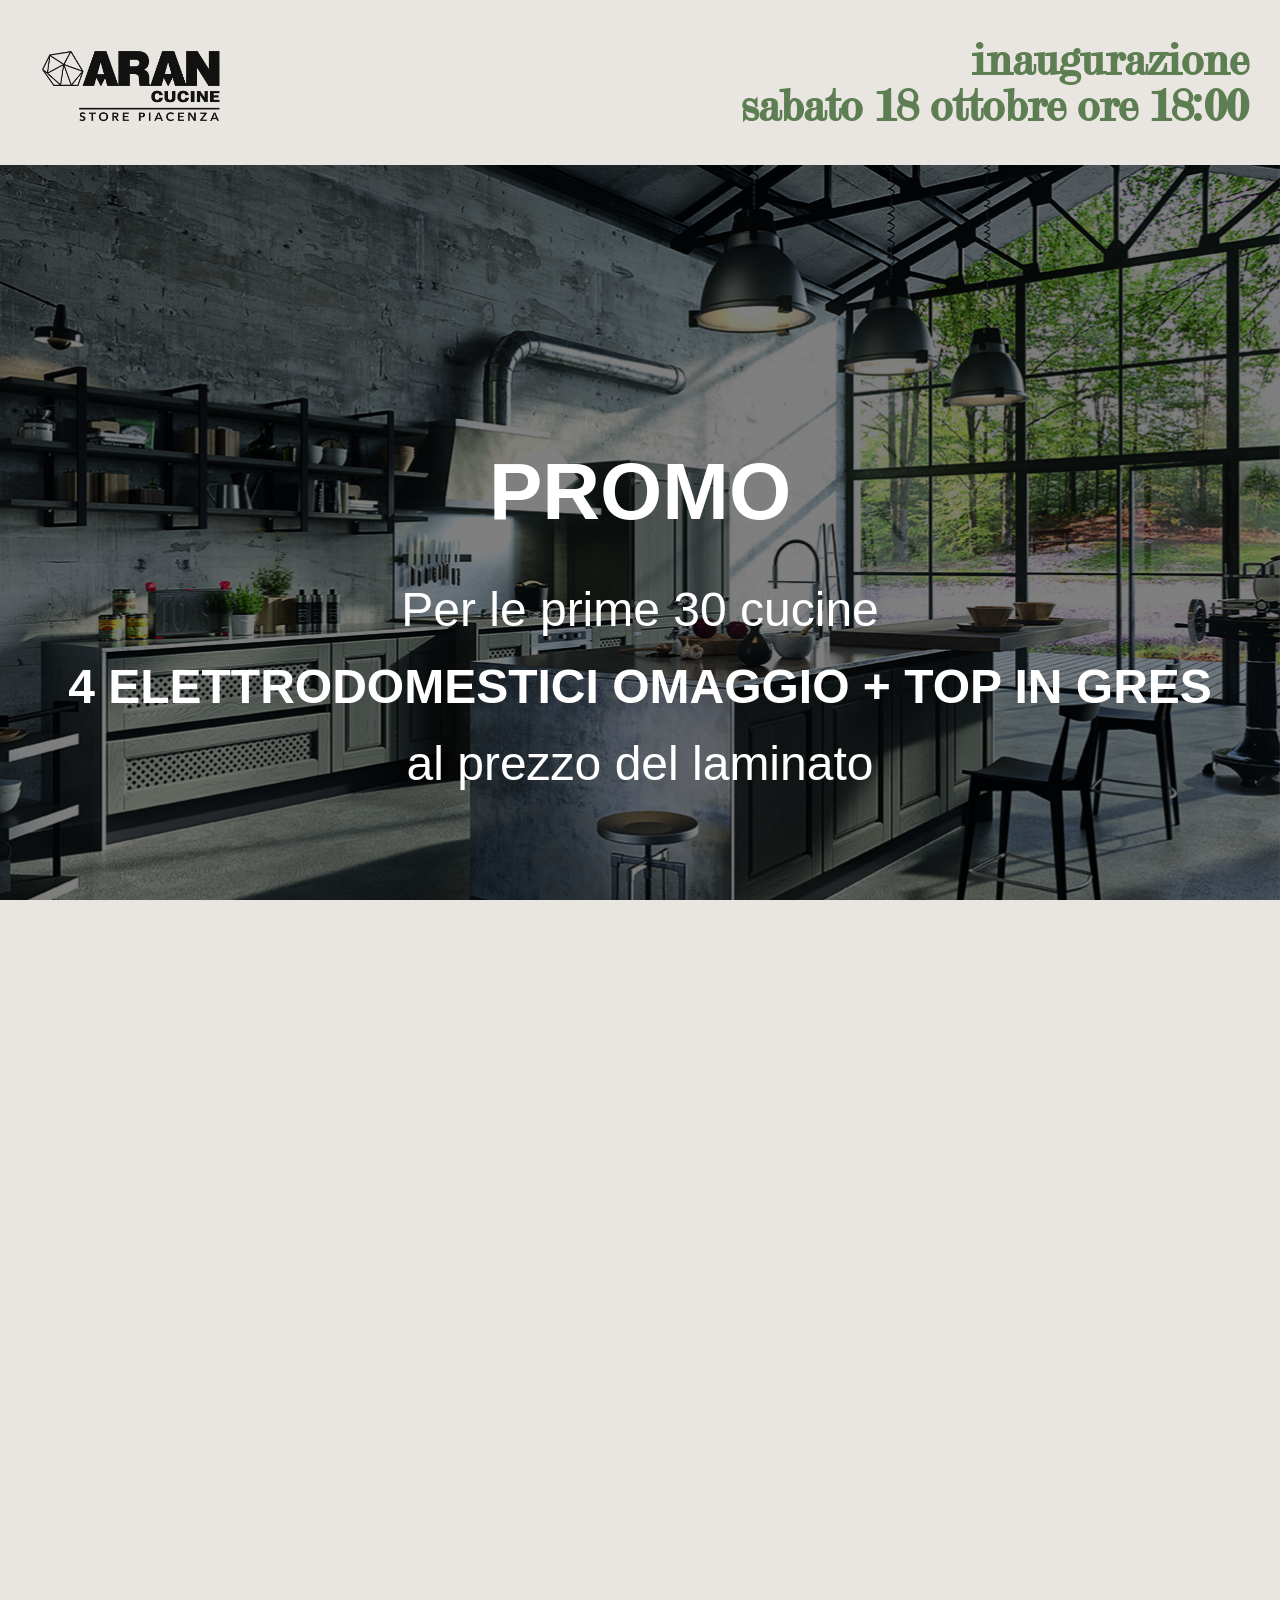
==== commit ccfffd05: "ok per deploy" ====
--- a/frontend/views/index.html
+++ b/frontend/views/index.html
@@ -11,18 +11,24 @@
   <!-- Hero Section -->
   <header class="hero">
   
-    <div class="hero-content">
+    <!--<div class="hero-content">
       <div class="logo-title">
       <img src="../images/logo_aran.png" class="logo"/>
       <h2 class="inaugurazione">inaugurazione</h2>
       <h3 class="inaugurazione_2">sabato 18 ottobre ore 18:00</h3>
 
       </div>
-      <!--<p class="promo"><b>PROMO</b> per le prime 30 cucine
-        <b>4 ELETTRODOMESTICI OMAGGIO + TOP IN GRES</b> al prezzo del laminato
+    
+    </div>-->
 
-      </p>-->
+    <div class="logo-title">
+      <img src="../images/logo_aran.png" class="logo" />
+      <div class="title-line">
+        <h2 class="inaugurazione">inaugurazione <br> sabato 18 ottobre ore 18:00</h2>
+        
+      </div>
     </div>
+
 
   </header>
   <section class="promo_section">
@@ -51,7 +57,7 @@
   </div>
 
   <div class="showcooking-block">
-    <img src="../images/inaugurazione-landing-img-show-cooking.webp" alt="Show Cooking" />
+    <img src="../images/MAINARDI-SITO.webp" alt="Show Cooking" />
   </div>
 </section>
     <section class="evento_wrapper">
@@ -113,7 +119,7 @@
 
         <!-- Colonna destra -->
         <div class="showroom_right">
-        <h2>Vieni a trovarci nel nostro showroom a Piacenza</h2>
+        <h2>Vieni a trovarci nel nostro showroom a Pontenure (PC)</h2>
         <p>Scopri dal vivo le nuove collezioni ARAN e lasciati ispirare dal design.</p>
         
        <div class="map_container">
@@ -152,20 +158,22 @@
 
 
 
-    <!-- Modal -->
-    <div class="modal" id="modalForm">
+  <!-- Modal -->
+  <div class="modal" id="modalForm">
     <div class="modal_content">
-        <span class="close_modal" id="closeModal">&times;</span>
-        <h2>Prenota la tua consulenza</h2>
-        <form>
-        <input type="text" placeholder="Nome" required>
-        <input type="email" placeholder="Email" required>
-        <input type="tel" placeholder="Telefono">
-        <textarea placeholder="Messaggio"></textarea>
+      <span class="close_modal" id="closeModal">&times;</span>
+      <h2>Prenota la tua consulenza</h2>
+      <form id="leadForm">
+        <input type="text"  name="name"    placeholder="Nome" required>
+        <input type="email" name="email"   placeholder="Email" required>
+        <input type="tel"   name="phone"   placeholder="Telefono">
+        <textarea           name="message" placeholder="Messaggio" required></textarea>
         <button type="submit" class="btn">Invia</button>
-        </form>
+      </form>      
+      <div id="formMessage" style="margin-top:1rem; display:none;"></div>
     </div>
-    </div>
+  </div>
+
 
   </main>
 
@@ -175,5 +183,6 @@
   </footer>
 
   <script src="../js/script.js"></script>
+
 </body>
 </html>
--- a/frontend/css/style.css
+++ b/frontend/css/style.css
@@ -215,22 +215,24 @@
   font-family: 'MOD20', sans-serif;
   color: #5D7D52;
   font-size: 4.5rem;
-  text-align: center;
-  position: relative;
-  top: -20px;               /* spostato più in alto */
+  /* via gli offset verticali */
+  position: static;
+  /* niente text-align qui: il posizionamento lo fa il flex */
   animation: fadeInUp 2s ease;
-}
-
-.inaugurazione_2{
+  display: inline-block;
+  white-space: nowrap; /* resta su una riga */
+}
+
+.inaugurazione_2 {
   font-family: 'MOD20', sans-serif;
   color: #5D7D52;
   font-size: 2.5rem;
-  text-align: center;
-  position: relative;
-  top: -40px;               /* spostato più in alto */
+  position: static;           /* via top:-40px */
   animation: fadeInUp 2s ease;
-}
-
+  display: inline-block;
+  white-space: nowrap;        /* resta su una riga */
+  margin-left: .6em;          /* spazio tra le due scritte */
+}
 .promo{
     font-family: Arial, Helvetica, sans-serif;
     color: #5D7D52;
@@ -590,6 +592,7 @@
   font-size: 2rem;
   color: #5D7D52;
   margin-bottom: 1rem;
+  line-height: 45px;
 }
 
 .showroom_left p, .showroom_right p {
@@ -1042,23 +1045,29 @@
   margin: 0;
 }
 
-.logo-title {
-  display: flex;
-  align-items: center;
-  gap: 1rem;         /* spazio tra logo e testo */
-  justify-content: flex-start; /* tutto a sinistra */
-  width: 100%;
-}
-
-.logo-title .logo {
-  max-width: 200px;   /* dimensiona logo */
-  margin: 0;
-}
-
-.logo-title .inaugurazione {
-  font-size: 3rem;     /* puoi regolare la grandezza */
-  text-align: left;    /* allinea a sinistra */
-  top: 0;
+.logo-title{
+  display:flex;
+  align-items:center;
+  justify-content:flex-start;
+  gap:1rem;
+  width:100%;
+  flex-wrap: nowrap;         /* ← aggiungi questo */
+}
+
+/* togli l'auto qui */
+.logo-title .logo{
+  max-width:200px;
+  margin:0;
+  flex-shrink:0;
+  margin-right:0;            /* ← rimuovi il tuo margin-right:auto */
+}
+
+/* spingi il testo a destra qui */
+.logo-title .inaugurazione{
+  margin-left:auto;          /* ← aggiungi questo */
+  font-size:3rem;
+  text-align:right;
+  top:0;
 }
 
 /* Sezione promo full screen */
@@ -1091,12 +1100,12 @@
 }
 
 .promo_overlay h2 {
+  font-size: 5rem;
+  margin-bottom: 1rem;
+}
+
+.promo_overlay p {
   font-size: 3rem;
-  margin-bottom: 1rem;
-}
-
-.promo_overlay p {
-  font-size: 1.5rem;
   line-height: 1.6;
 }
 
@@ -1651,11 +1660,112 @@
   footer p { font-size: .9rem; }
 }
 
-
-
-
-
-
-
-
-
+@media (max-width: 768px) {
+  .collections .grid {
+    display: flex;
+    flex-direction: column;
+    align-items: center;   /* centrati */
+    justify-content: center;
+  }
+
+  .collections .card {
+    max-width: 320px;      /* larghezza fissa */
+    width: 100%;           /* così resta proporzionato */
+    margin: 0 auto;        /* forza il centraggio */
+  }
+}
+
+.logo-title{
+  display:grid;
+  grid-template-columns:auto 1fr; /* logo | text */
+  align-items:center;
+  column-gap:1rem;
+}
+
+.logo-title .logo{
+  grid-column:1;
+  max-width:200px; /* come già usi */
+}
+
+.logo-title .title-line{
+  grid-column:2;
+  justify-self:end;           /* allinea tutto a destra */
+  display:inline-flex;        /* tiene i due titoli sulla stessa riga */
+  align-items:baseline;       /* allinea visivamente le basi */
+  gap:.6em;                   /* spazio tra h2 e h3 */
+  white-space:nowrap;         /* non va a capo */
+  line-height: 46px;
+}
+
+/* facoltativo: dimensioni */
+.inaugurazione{ font-size:3rem; margin:0; }
+.inaugurazione_2{ font-size:2.2rem; margin:0; }
+
+/* === HEADER: grid desktop + stack mobile === */
+.logo-title{
+  display: grid !important;
+  grid-template-columns: auto 1fr !important; /* logo | testi */
+  align-items: center !important;
+  column-gap: 1rem !important;
+  width: 100% !important;
+}
+
+.logo-title .logo{
+  justify-self: start !important;
+  flex: 0 0 auto !important;
+  max-width: 200px; /* lascia la tua dimensione desktop */
+  margin: 0 !important;
+}
+
+.logo-title .inaugurazione,
+.logo-title .inaugurazione_2{
+  justify-self: end !important;   /* tutto a destra su desktop */
+  display: inline-block !important;
+  white-space: nowrap !important;  /* una sola riga su desktop */
+  margin: 0 !important;
+  text-align: right !important;
+}
+
+/* --- Mobile: impila e lascia andare a capo --- */
+@media (max-width: 768px){
+  .logo-title{
+    grid-template-columns: 1fr !important;  /* una sola colonna */
+    grid-auto-rows: auto;
+    row-gap: .25rem !important;
+    justify-items: start !important;        /* allinea a sinistra */
+  }
+
+  .logo-title .logo{
+    max-width: 150px !important;            /* logo un filo più piccolo */
+  }
+
+  .logo-title .inaugurazione,
+  .logo-title .inaugurazione_2{
+    justify-self: start !important;         /* testi sotto il logo */
+    white-space: normal !important;         /* consenti a capo */
+    text-align: left !important;
+  }
+
+  .logo-title .inaugurazione{
+    font-size: 2.1rem !important;
+    line-height: 1.1 !important;
+  }
+  .logo-title .inaugurazione_2{
+    font-size: 1.1rem !important;
+    line-height: 1.15 !important;
+  }
+}
+
+
+
+
+
+
+
+
+
+
+
+
+
+
